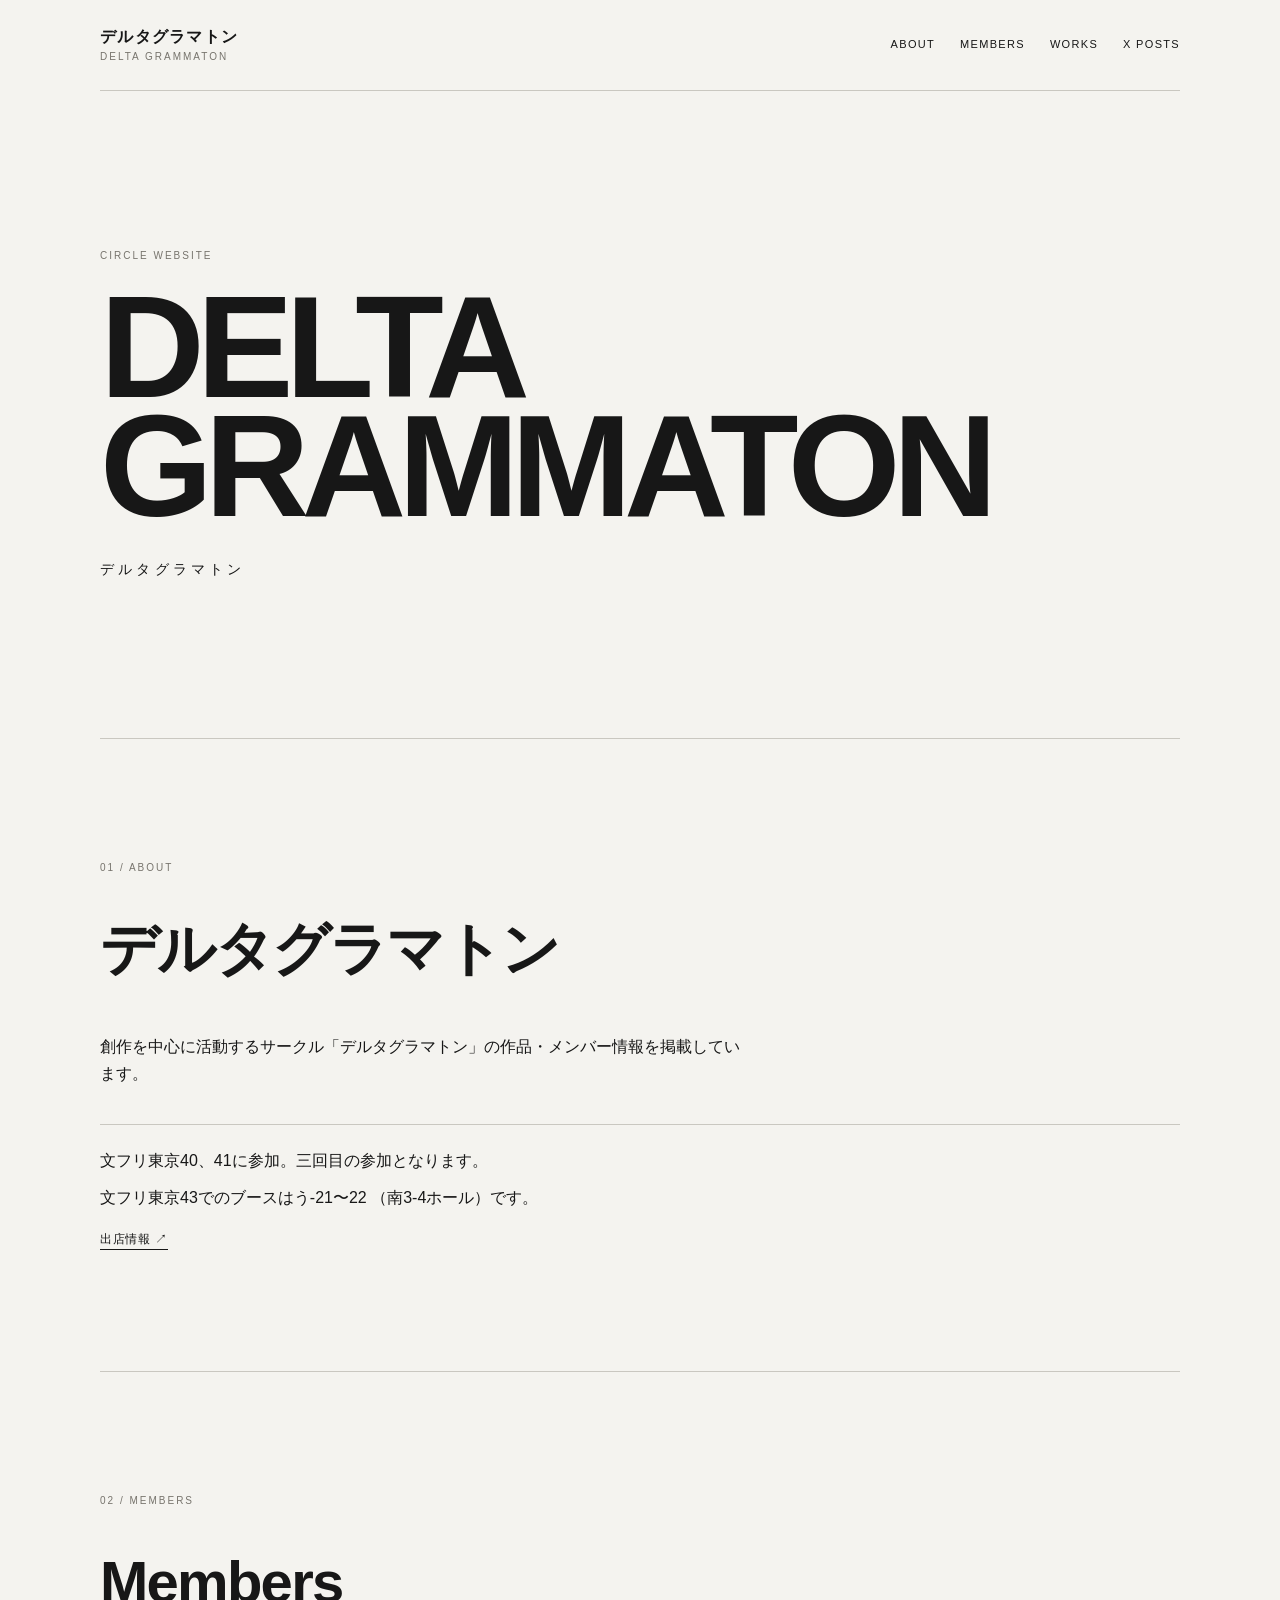
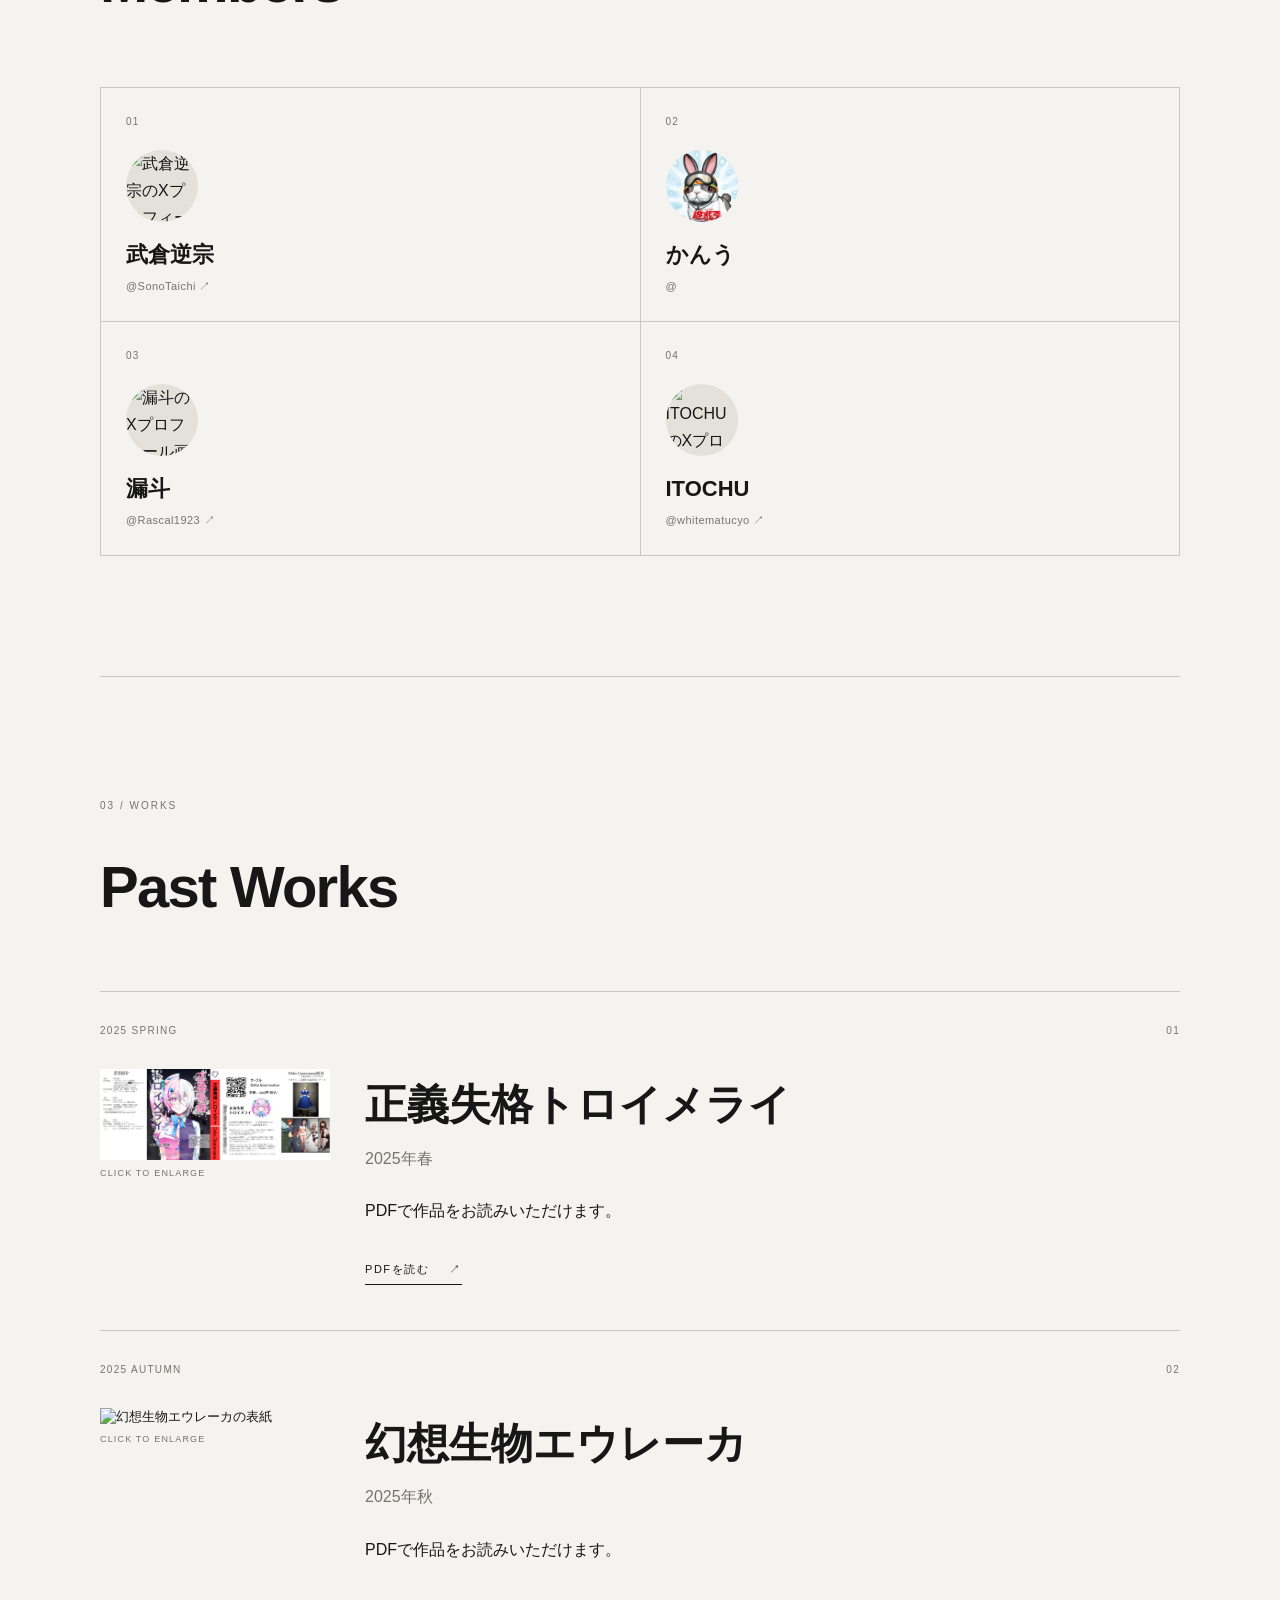
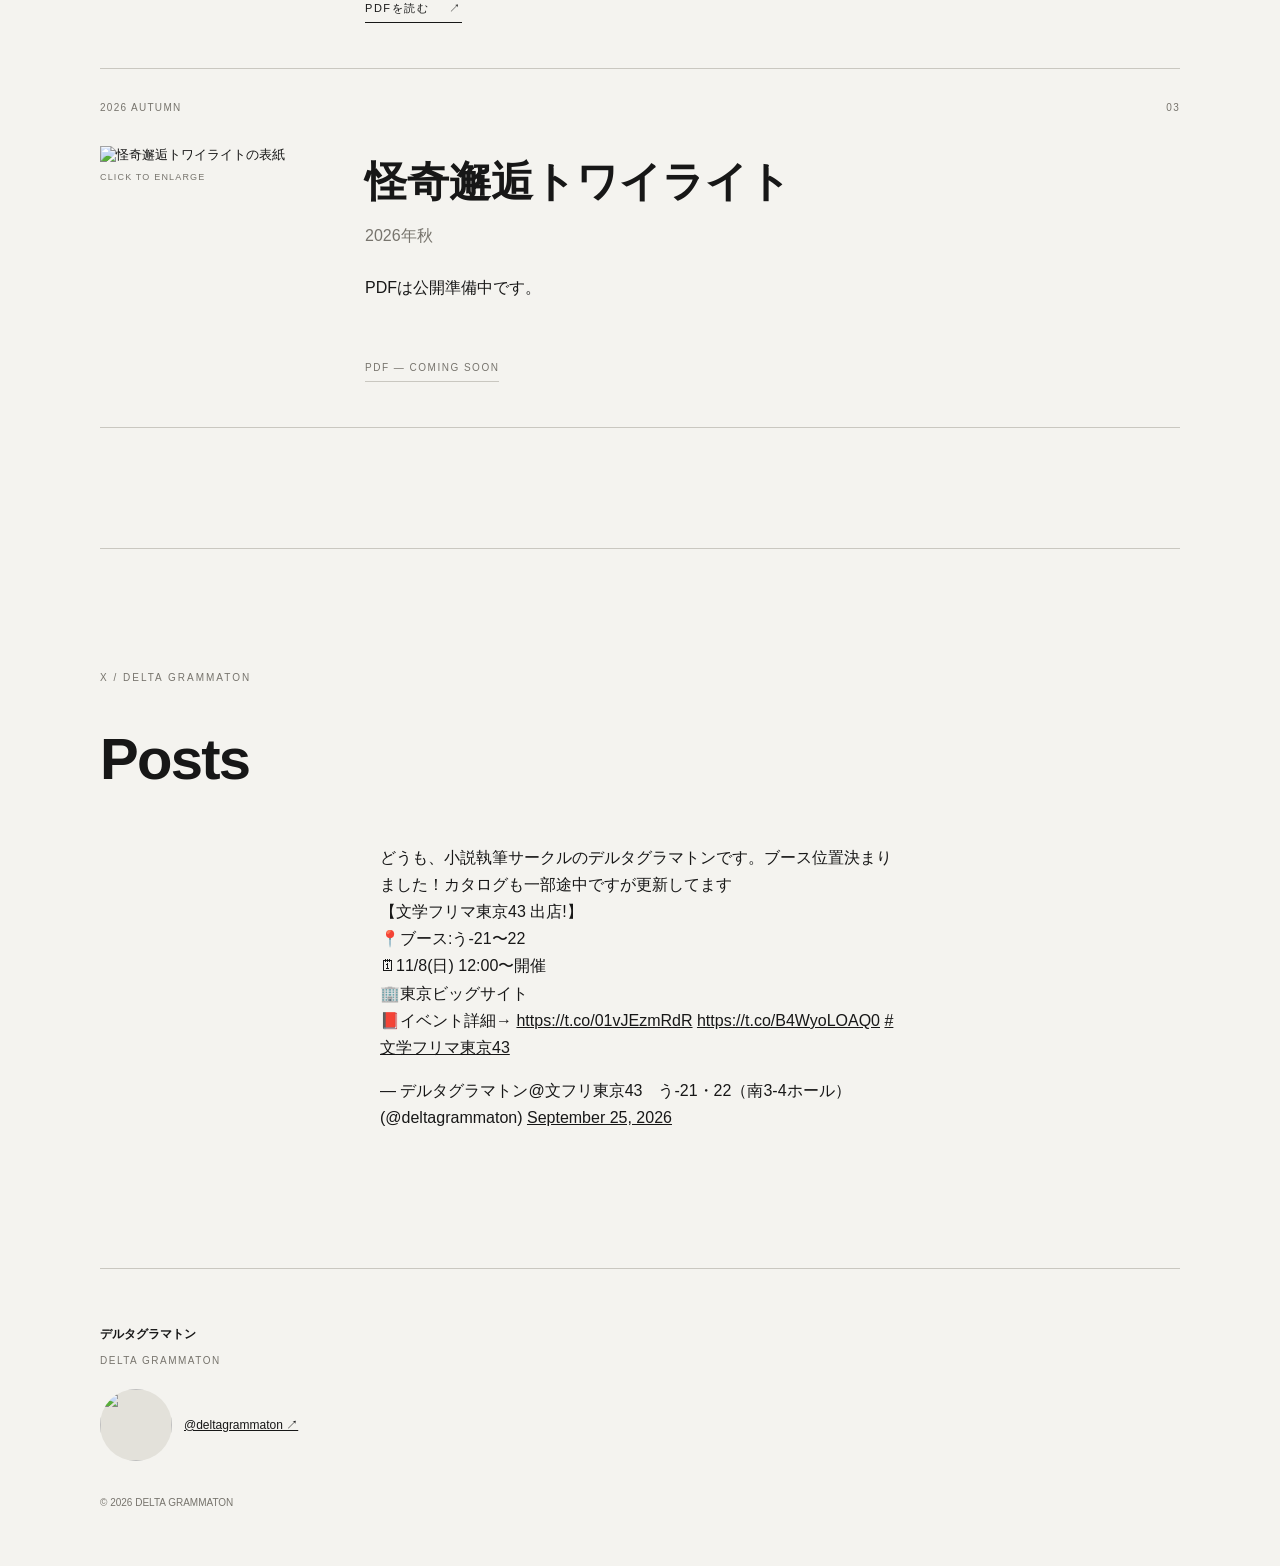
==== index.html @ 98d2b4ba "Add files via upload" ====
<!doctype html><html lang="ja"><head><meta charset="utf-8"><meta name="viewport" content="width=device-width,initial-scale=1"><meta name="description" content="デルタグラマトン / DELTA GRAMMATON 公式サイト"><title>デルタグラマトン | DELTA GRAMMATON</title><link rel="stylesheet" href="style.css"></head><body>
<header class="site-header"><a class="brand" href="#"><span>デルタグラマトン</span><small>DELTA GRAMMATON</small></a><nav><a href="#about">ABOUT</a><a href="#members">MEMBERS</a><a href="#works">WORKS</a><a href="#social">X POSTS</a></nav></header>
<main><section class="hero"><p class="eyebrow">CIRCLE WEBSITE</p><h1>DELTA<br>GRAMMATON</h1><p class="hero-ja">デルタグラマトン</p></section>
<section id="about" class="section"><p class="section-label">01 / ABOUT</p><h2>デルタグラマトン</h2><p class="lead">創作を中心に活動するサークル「デルタグラマトン」の作品・メンバー情報を掲載しています。</p><div class="event-info"><p>文フリ東京40、41に参加。三回目の参加となります。</p><p>文フリ東京43でのブースはう-21〜22 （南3-4ホール）です。</p><a href="https://c.bunfree.net/c/tokyo43/4F/%E3%81%86/21" target="_blank" rel="noopener noreferrer">出店情報 ↗</a></div></section>
<section id="members" class="section"><p class="section-label">02 / MEMBERS</p><h2>Members</h2><div class="member-grid"><a class="member-card" href="https://x.com/SonoTaichi" target="_blank" rel="noopener noreferrer"><span>01</span><img src="https://unavatar.io/x/SonoTaichi" alt="武倉逆宗のXプロフィール画像" loading="lazy"><h3>武倉逆宗</h3><small>@SonoTaichi ↗</small></a><article class="member-card"><span>02</span><img src="images/kan-u.png" alt="かんうのプロフィール画像" loading="lazy"><h3>かんう</h3><small>@</small></article><a class="member-card" href="https://x.com/Rascal1923" target="_blank" rel="noopener noreferrer"><span>03</span><img src="https://unavatar.io/x/Rascal1923" alt="漏斗のXプロフィール画像" loading="lazy"><h3>漏斗</h3><small>@Rascal1923 ↗</small></a><a class="member-card" href="https://x.com/whitematucyo" target="_blank" rel="noopener noreferrer"><span>04</span><img src="https://unavatar.io/x/whitematucyo" alt="ITOCHUのXプロフィール画像" loading="lazy"><h3>ITOCHU</h3><small>@whitematucyo ↗</small></a></div></section>
<section id="works" class="section"><p class="section-label">03 / WORKS</p><h2>Past Works</h2><div class="works">
<article class="work"><div class="work-meta"><span>2025 SPRING</span><span>01</span></div><div class="work-intro"><button class="cover-button" type="button" aria-label="正義失格トロイメライの表紙を拡大"><img class="work-cover" src="images/正義失格トロイメライ_表紙.png" alt="正義失格トロイメライの表紙" loading="lazy"><span>CLICK TO ENLARGE</span></button><div><h3>正義失格トロイメライ</h3><p class="date">2025年春</p><p class="description">PDFで作品をお読みいただけます。</p><a class="download" href="reader.html?book=pdf%2F%E6%AD%A3%E7%BE%A9%E5%A4%B1%E6%A0%BC%E3%83%88%E3%83%AD%E3%82%A4%E3%83%A1%E3%83%A9%E3%82%A4.pdf">PDFを読む <span>↗</span></a></div></div></article>
<article class="work"><div class="work-meta"><span>2025 AUTUMN</span><span>02</span></div><div class="work-intro"><button class="cover-button" type="button" aria-label="幻想生物エウレーカの表紙を拡大"><img class="work-cover" src="images/幻想生物エウレーカ_表紙.png" alt="幻想生物エウレーカの表紙" loading="lazy"><span>CLICK TO ENLARGE</span></button><div><h3>幻想生物エウレーカ</h3><p class="date">2025年秋</p><p class="description">PDFで作品をお読みいただけます。</p><a class="download" href="reader.html?book=pdf%2F%E5%B9%BB%E6%83%B3%E7%94%9F%E7%89%A9%E3%82%A8%E3%82%A6%E3%83%AC%E3%83%BC%E3%82%AB.pdf">PDFを読む <span>↗</span></a></div></div></article>
<article class="work"><div class="work-meta"><span>2026 AUTUMN</span><span>03</span></div><div class="work-intro"><button class="cover-button" type="button" aria-label="怪奇邂逅トワイライトの表紙を拡大"><img class="work-cover" src="images/怪奇邂逅トワイライト_表紙.png" alt="怪奇邂逅トワイライトの表紙" loading="lazy"><span>CLICK TO ENLARGE</span></button><div><h3>怪奇邂逅トワイライト</h3><p class="date">2026年秋</p><p class="description">PDFは公開準備中です。</p><div class="coming">PDF — COMING SOON</div></div></div></article>
</div></section></main>
<section id="social" class="section"><p class="section-label">X / DELTA GRAMMATON</p><h2>Posts</h2><div class="timeline-wrap"><blockquote class="twitter-tweet"><p lang="ja" dir="ltr">どうも、小説執筆サークルのデルタグラマトンです。ブース位置決まりました！カタログも一部途中ですが更新してます<br>【文学フリマ東京43 出店!】<br>📍ブース:う-21〜22<br>🗓11/8(日) 12:00〜開催<br>🏢東京ビッグサイト<br>📕イベント詳細→ <a href="https://t.co/01vJEzmRdR">https://t.co/01vJEzmRdR</a> <a href="https://t.co/B4WyoLOAQ0">https://t.co/B4WyoLOAQ0</a> <a href="https://x.com/hashtag/%E6%96%87%E5%AD%A6%E3%83%95%E3%83%AA%E3%83%9E%E6%9D%B1%E4%BA%AC43?src=hash&amp;ref_src=twsrc%5Etfw">#文学フリマ東京43</a></p>&mdash; デルタグラマトン@文フリ東京43　う-21・22（南3-4ホール） (@deltagrammaton) <a href="https://x.com/deltagrammaton/status/2103487536928862577?ref_src=twsrc%5Etfw">September 25, 2026</a></blockquote></div><script async src="https://platform.x.com/widgets.js" charset="utf-8"></script></section>
<footer class="site-footer"><strong>デルタグラマトン</strong><span>DELTA GRAMMATON</span><a class="footer-x" href="https://x.com/deltagrammaton" target="_blank" rel="noopener noreferrer"><img src="https://unavatar.io/x/deltagrammaton" alt="" loading="lazy">@deltagrammaton ↗</a><small>© 2026 DELTA GRAMMATON</small></footer><dialog class="cover-dialog" aria-label="表紙画像"><button class="dialog-close" type="button" aria-label="閉じる">×</button><img src="images/正義失格トロイメライ_表紙.png" alt="正義失格トロイメライの表紙 拡大表示"></dialog><script>const coverDialog=document.querySelector('.cover-dialog');document.querySelectorAll('.cover-button').forEach(button=>button.addEventListener('click',()=>{const source=button.querySelector('img');const preview=coverDialog.querySelector('img');preview.src=source.src;preview.alt=source.alt+' 拡大表示';coverDialog.showModal()}));document.querySelector('.dialog-close').addEventListener('click',()=>coverDialog.close());coverDialog.addEventListener('click',event=>{if(event.target===coverDialog)coverDialog.close()});</script></body></html>
---- style.css ----
@charset "UTF-8";:root{--bg:#f4f3ef;--text:#171717;--muted:#77746d;--line:#c9c7c0;--max:1080px}*{box-sizing:border-box}html{scroll-behavior:smooth}body{margin:0;background:var(--bg);color:var(--text);font-family:"Helvetica Neue",Arial,"Noto Sans JP",sans-serif;line-height:1.7}a{color:inherit}.site-header{width:min(var(--max),calc(100% - 48px));margin:auto;padding:28px 0;display:flex;justify-content:space-between;align-items:center;border-bottom:1px solid var(--line)}.brand{text-decoration:none;display:grid;line-height:1.1}.brand span{font-weight:800;letter-spacing:.08em}.brand small{margin-top:5px;font-size:10px;letter-spacing:.2em;color:var(--muted)}nav{display:flex;gap:25px}nav a{font-size:11px;letter-spacing:.12em;text-decoration:none}nav a:hover,.x-link:hover,.download:hover{opacity:.55}.hero{width:min(var(--max),calc(100% - 48px));min-height:72vh;margin:auto;display:flex;flex-direction:column;justify-content:center;border-bottom:1px solid var(--line)}.eyebrow,.section-label{font-size:10px;letter-spacing:.2em;color:var(--muted);margin:0 0 24px}.hero h1{font-size:clamp(56px,12vw,145px);line-height:.82;letter-spacing:-.055em;margin:0;font-weight:900}.hero-ja{margin:32px 0 0;font-size:14px;letter-spacing:.3em}.section{width:min(var(--max),calc(100% - 48px));margin:auto;padding:120px 0;border-bottom:1px solid var(--line)}.section h2{font-size:clamp(32px,5vw,58px);letter-spacing:-.03em;margin:0 0 35px}.lead{max-width:650px;font-size:16px}.member-grid{display:grid;grid-template-columns:repeat(2,1fr);border-top:1px solid var(--line);border-left:1px solid var(--line);margin-top:55px}.member-grid article{min-height:180px;padding:25px;border-right:1px solid var(--line);border-bottom:1px solid var(--line);display:flex;flex-direction:column;justify-content:space-between}.member-grid span{font-size:10px;color:var(--muted);letter-spacing:.12em}.member-grid h3{margin:35px 0 0;font-size:25px}.x-link{display:inline-block;margin-top:30px;font-size:12px;letter-spacing:.08em;text-decoration:none;border-bottom:1px solid var(--text)}.works{margin-top:55px}.work{border-top:1px solid var(--line);padding:30px 0 45px}.work:last-child{border-bottom:1px solid var(--line)}.work-meta{display:flex;justify-content:space-between;color:var(--muted);font-size:10px;letter-spacing:.13em}.work h3{font-size:clamp(25px,4vw,42px);margin:35px 0 4px}.date{color:var(--muted);margin:0}.description{max-width:650px;margin:25px 0 30px}.included{border-top:1px solid var(--line);margin-top:35px}.included-label{font-size:10px;letter-spacing:.16em;color:var(--muted);padding:20px 0}.included-row{display:flex;justify-content:space-between;align-items:end;gap:30px}.included h4{font-size:21px;margin:0}.included p{margin:4px 0 0;color:var(--muted);font-size:11px}.download{display:inline-flex;gap:20px;align-items:center;font-size:11px;letter-spacing:.14em;text-decoration:none;border-bottom:1px solid var(--text);padding-bottom:5px;white-space:nowrap}.coming{display:inline-block;margin-top:28px;color:var(--muted);font-size:10px;letter-spacing:.15em;border-bottom:1px solid var(--line);padding-bottom:5px}.site-footer{width:min(var(--max),calc(100% - 48px));margin:auto;padding:55px 0;display:grid;gap:8px;font-size:12px}.site-footer span{color:var(--muted);letter-spacing:.15em;font-size:10px}.site-footer a{margin-top:12px}.site-footer small{color:var(--muted);margin-top:25px}@media(max-width:650px){.site-header{width:calc(100% - 32px);padding:20px 0;align-items:flex-start}.site-header nav{gap:12px;flex-wrap:wrap;justify-content:flex-end}.hero,.section,.site-footer{width:calc(100% - 32px)}.hero{min-height:68vh}.member-grid{grid-template-columns:1fr}.section{padding:85px 0}.included-row{display:grid;gap:22px}.download{justify-self:start}}
.member-card{min-height:230px;padding:25px;border-right:1px solid var(--line);border-bottom:1px solid var(--line);display:flex;flex-direction:column;align-items:flex-start;text-decoration:none;transition:background .2s ease}.member-card:hover{background:#eae9e4}.member-card>span{font-size:10px;color:var(--muted);letter-spacing:.12em}.member-card img{width:72px;height:72px;margin-top:20px;border-radius:50%;object-fit:cover;background:#e3e1da}.member-card h3{margin:14px 0 0;font-size:22px}.member-card small{margin-top:4px;color:var(--muted);font-size:11px;letter-spacing:.04em}.work-intro{display:grid;grid-template-columns:minmax(150px,230px) 1fr;gap:35px;align-items:start;margin-top:30px}.work-cover{width:100%;height:auto;display:block}.work-intro h3{margin:0 0 4px}.work-intro .description{margin:25px 0 30px}@media(max-width:650px){.work-intro{grid-template-columns:minmax(100px,34%) 1fr;gap:18px}.member-card{min-height:210px}}
.circle-x-link{display:inline-flex;align-items:center;gap:12px;text-decoration:none;font-size:13px}.circle-x-link img,.footer-x img{width:42px;height:42px;border-radius:50%;object-fit:cover;background:#e3e1da}.timeline-wrap{max-width:600px;margin:35px auto 0}.footer-x{display:flex;align-items:center;gap:12px}.footer-x img{width:36px;height:36px}.cover-button{position:relative;align-self:start;padding:0;border:0;background:none;color:inherit;cursor:zoom-in;text-align:left}.cover-button .work-cover{width:100%}.cover-button>span{display:block;margin-top:8px;color:var(--muted);font-size:9px;letter-spacing:.13em}.cover-button:hover .work-cover{opacity:.78}.cover-dialog{position:fixed;max-width:min(92vw,900px);max-height:92vh;padding:20px;border:0;background:var(--bg);box-shadow:0 20px 80px #0006}.cover-dialog::backdrop{background:#111c}.cover-dialog img{display:block;max-width:calc(92vw - 40px);max-height:calc(92vh - 40px);width:auto;height:auto}.dialog-close{position:absolute;top:4px;right:6px;width:36px;height:36px;border:0;border-radius:50%;background:var(--text);color:white;font-size:25px;line-height:1;cursor:pointer}.cover-dialog[open]{cursor:zoom-out}@media(max-width:650px){.timeline-wrap{margin-top:25px}.cover-dialog{padding:14px}.cover-dialog img{max-width:calc(92vw - 28px);max-height:calc(92vh - 28px)}}
.event-info{margin-top:36px;padding-top:22px;border-top:1px solid var(--line)}.event-info p{margin:0 0 10px}.event-info a{display:inline-block;margin-top:8px;font-size:12px;letter-spacing:.06em;text-decoration:none;border-bottom:1px solid var(--text)}
.footer-x img{width:72px;height:72px}
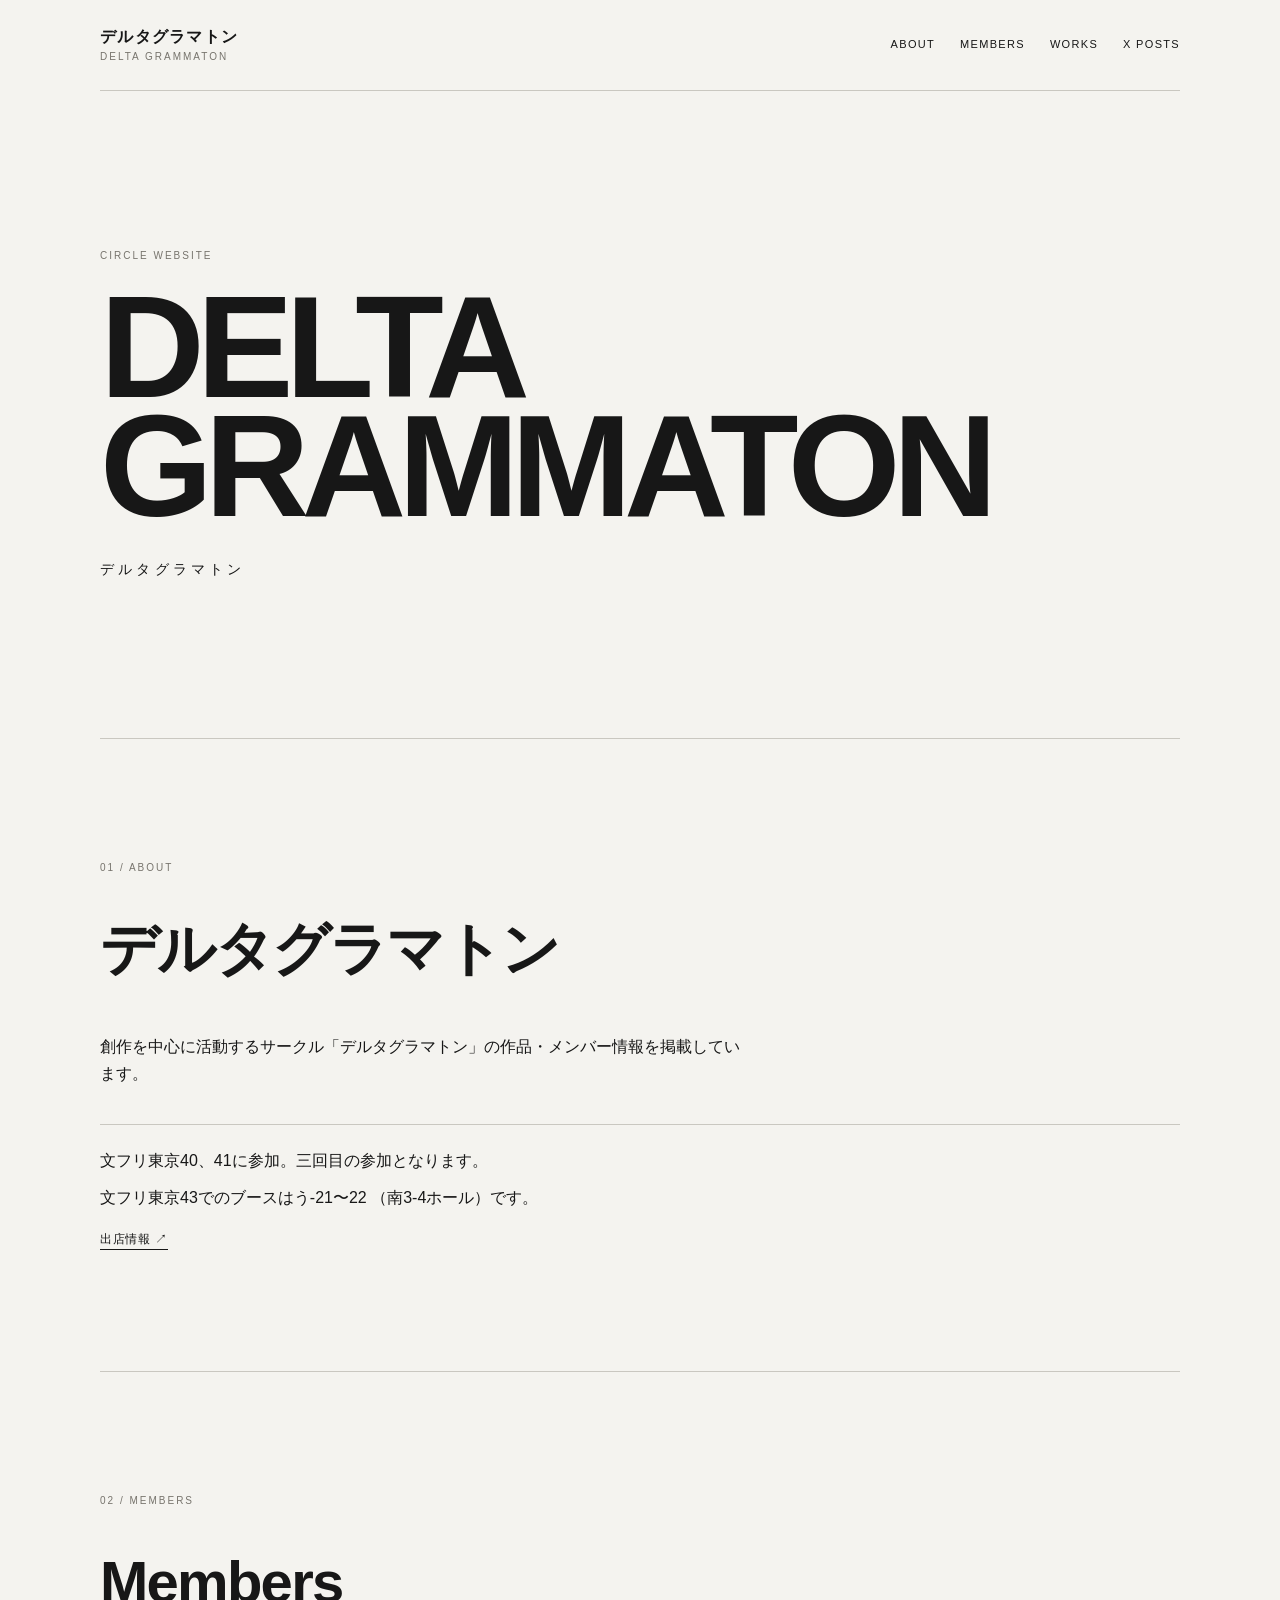
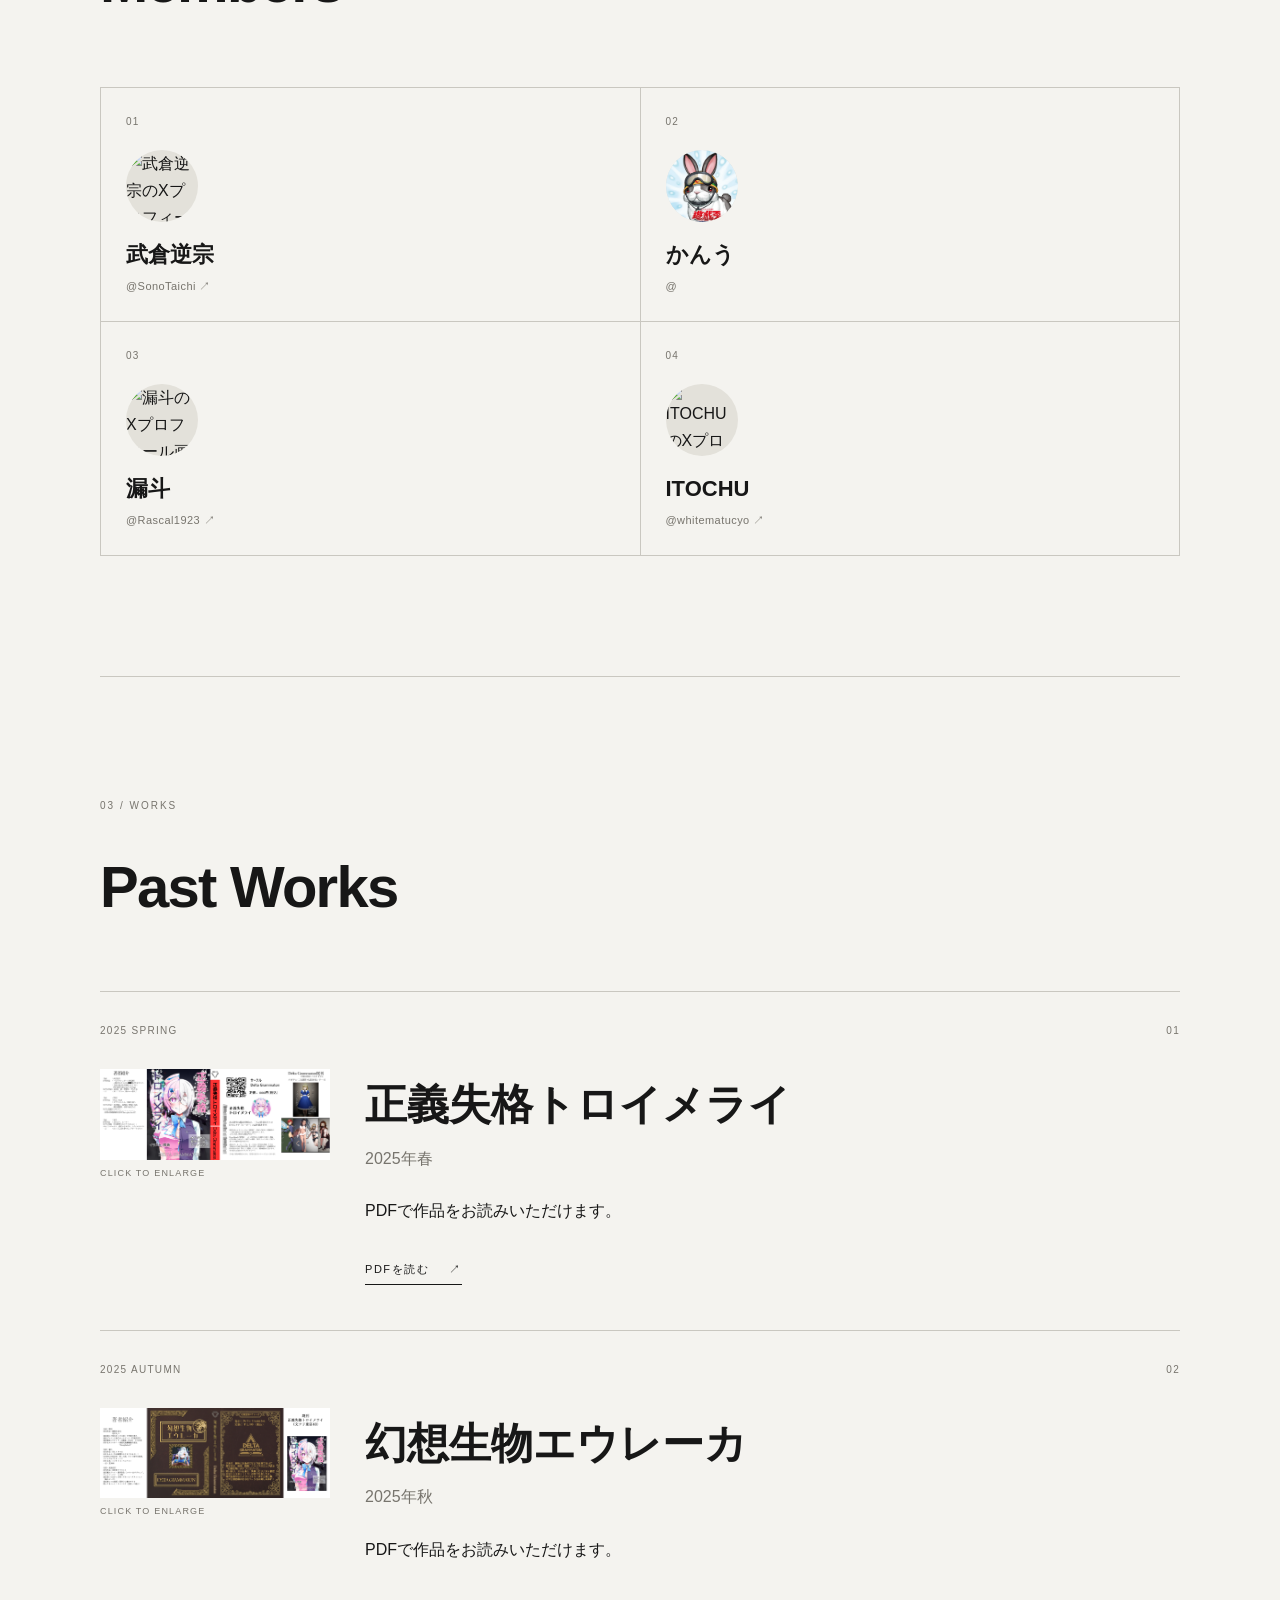
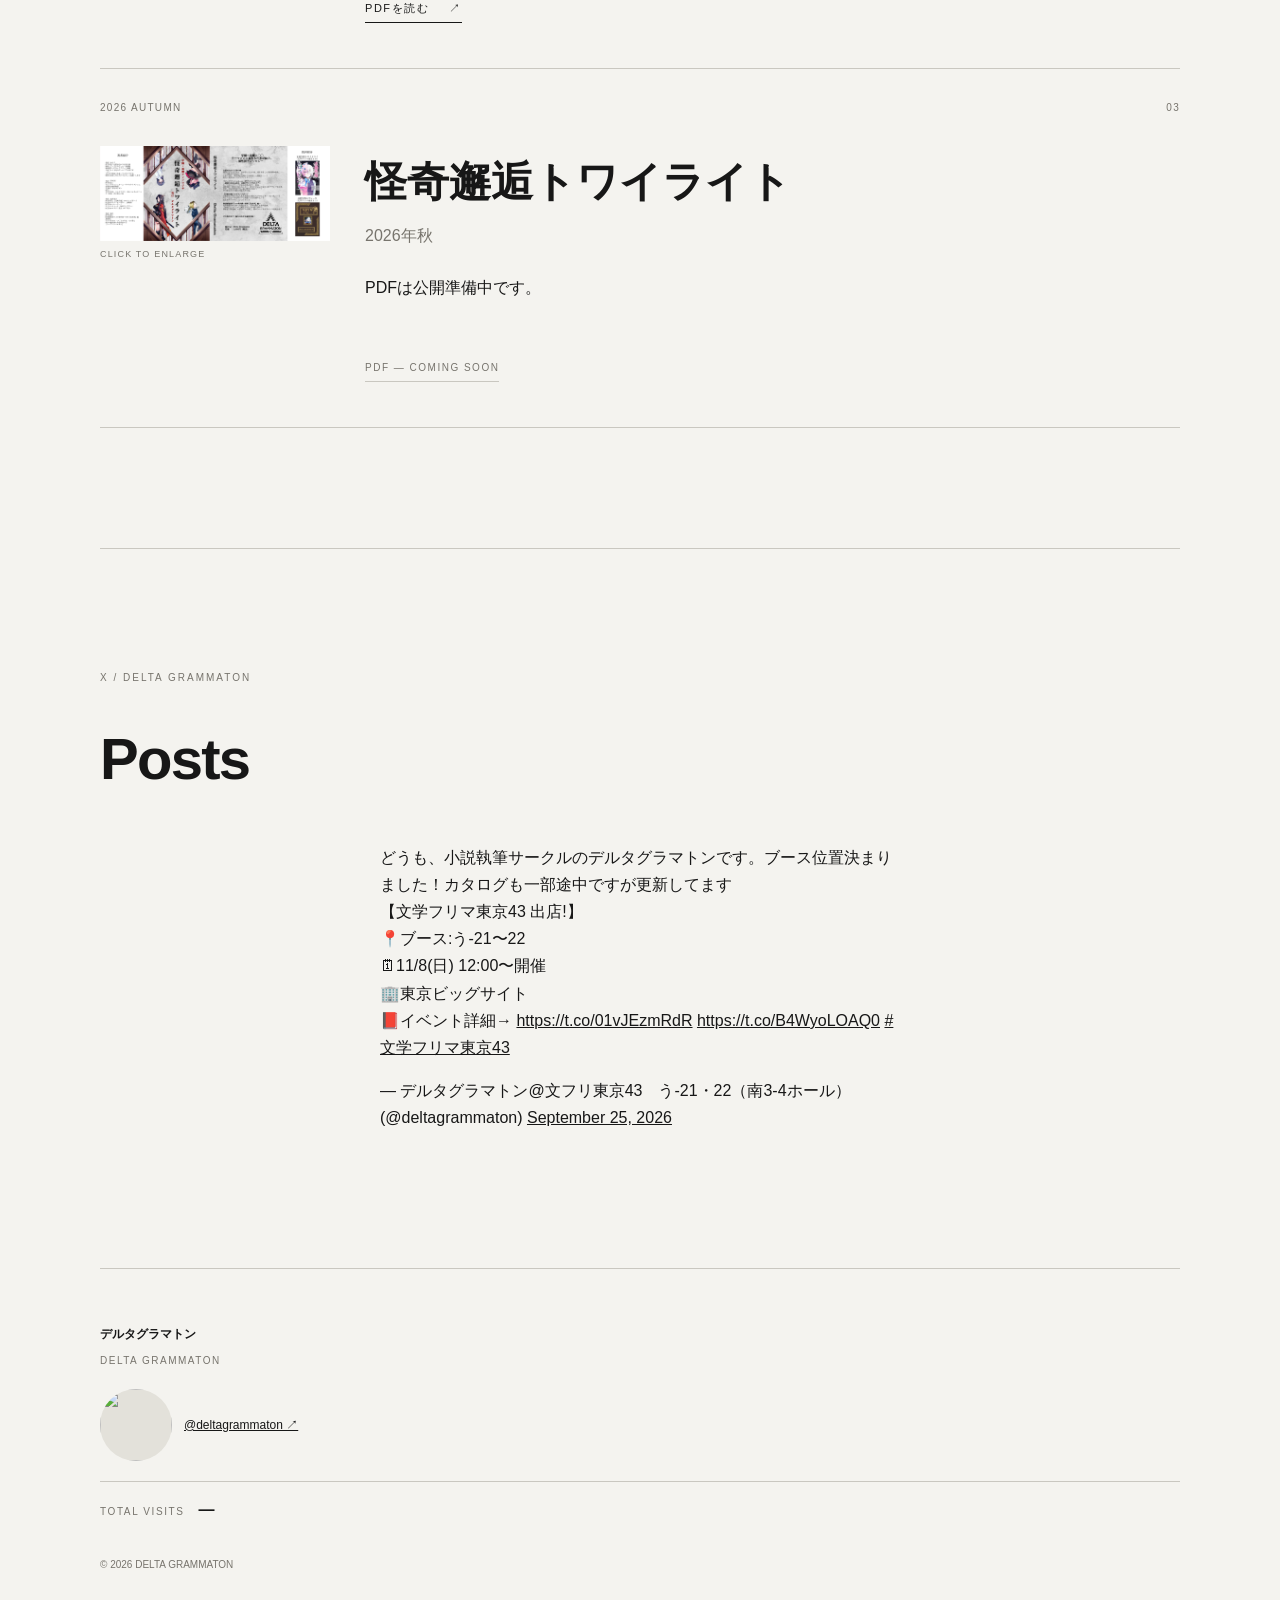
==== commit a4c6bb6c: "Add files via upload" ====
--- a/index.html
+++ b/index.html
@@ -9,4 +9,4 @@
 <article class="work"><div class="work-meta"><span>2026 AUTUMN</span><span>03</span></div><div class="work-intro"><button class="cover-button" type="button" aria-label="怪奇邂逅トワイライトの表紙を拡大"><img class="work-cover" src="images/怪奇邂逅トワイライト_表紙.png" alt="怪奇邂逅トワイライトの表紙" loading="lazy"><span>CLICK TO ENLARGE</span></button><div><h3>怪奇邂逅トワイライト</h3><p class="date">2026年秋</p><p class="description">PDFは公開準備中です。</p><div class="coming">PDF — COMING SOON</div></div></div></article>
 </div></section></main>
 <section id="social" class="section"><p class="section-label">X / DELTA GRAMMATON</p><h2>Posts</h2><div class="timeline-wrap"><blockquote class="twitter-tweet"><p lang="ja" dir="ltr">どうも、小説執筆サークルのデルタグラマトンです。ブース位置決まりました！カタログも一部途中ですが更新してます<br>【文学フリマ東京43 出店!】<br>📍ブース:う-21〜22<br>🗓11/8(日) 12:00〜開催<br>🏢東京ビッグサイト<br>📕イベント詳細→ <a href="https://t.co/01vJEzmRdR">https://t.co/01vJEzmRdR</a> <a href="https://t.co/B4WyoLOAQ0">https://t.co/B4WyoLOAQ0</a> <a href="https://x.com/hashtag/%E6%96%87%E5%AD%A6%E3%83%95%E3%83%AA%E3%83%9E%E6%9D%B1%E4%BA%AC43?src=hash&amp;ref_src=twsrc%5Etfw">#文学フリマ東京43</a></p>&mdash; デルタグラマトン@文フリ東京43　う-21・22（南3-4ホール） (@deltagrammaton) <a href="https://x.com/deltagrammaton/status/2103487536928862577?ref_src=twsrc%5Etfw">September 25, 2026</a></blockquote></div><script async src="https://platform.x.com/widgets.js" charset="utf-8"></script></section>
-<footer class="site-footer"><strong>デルタグラマトン</strong><span>DELTA GRAMMATON</span><a class="footer-x" href="https://x.com/deltagrammaton" target="_blank" rel="noopener noreferrer"><img src="https://unavatar.io/x/deltagrammaton" alt="" loading="lazy">@deltagrammaton ↗</a><small>© 2026 DELTA GRAMMATON</small></footer><dialog class="cover-dialog" aria-label="表紙画像"><button class="dialog-close" type="button" aria-label="閉じる">×</button><img src="images/正義失格トロイメライ_表紙.png" alt="正義失格トロイメライの表紙 拡大表示"></dialog><script>const coverDialog=document.querySelector('.cover-dialog');document.querySelectorAll('.cover-button').forEach(button=>button.addEventListener('click',()=>{const source=button.querySelector('img');const preview=coverDialog.querySelector('img');preview.src=source.src;preview.alt=source.alt+' 拡大表示';coverDialog.showModal()}));document.querySelector('.dialog-close').addEventListener('click',()=>coverDialog.close());coverDialog.addEventListener('click',event=>{if(event.target===coverDialog)coverDialog.close()});</script></body></html>
+<footer class="site-footer"><strong>デルタグラマトン</strong><span>DELTA GRAMMATON</span><a class="footer-x" href="https://x.com/deltagrammaton" target="_blank" rel="noopener noreferrer"><img src="https://unavatar.io/x/deltagrammaton" alt="" loading="lazy">@deltagrammaton ↗</a><p class="site-counter">TOTAL VISITS <strong id="site-counter-value" aria-live="polite">—</strong></p><small>© 2026 DELTA GRAMMATON</small></footer><dialog class="cover-dialog" aria-label="表紙画像"><button class="dialog-close" type="button" aria-label="閉じる">×</button><img src="images/正義失格トロイメライ_表紙.png" alt="正義失格トロイメライの表紙 拡大表示"></dialog><script>const coverDialog=document.querySelector('.cover-dialog');document.querySelectorAll('.cover-button').forEach(button=>button.addEventListener('click',()=>{const source=button.querySelector('img');const preview=coverDialog.querySelector('img');preview.src=source.src;preview.alt=source.alt+' 拡大表示';coverDialog.showModal()}));document.querySelector('.dialog-close').addEventListener('click',()=>coverDialog.close());coverDialog.addEventListener('click',event=>{if(event.target===coverDialog)coverDialog.close()});</script><script data-goatcounter="https://deltagrammaton.goatcounter.com/count" async src="https://gc.zgo.at/count.js"></script><script>fetch('https://deltagrammaton.goatcounter.com/counter/TOTAL.json').then(response=>{if(!response.ok)throw new Error('Counter unavailable');return response.json()}).then(data=>{document.querySelector('#site-counter-value').textContent=data.count}).catch(()=>{document.querySelector('.site-counter').hidden=true});</script></body></html>
--- a/style.css
+++ b/style.css
@@ -3,3 +3,4 @@
 .circle-x-link{display:inline-flex;align-items:center;gap:12px;text-decoration:none;font-size:13px}.circle-x-link img,.footer-x img{width:42px;height:42px;border-radius:50%;object-fit:cover;background:#e3e1da}.timeline-wrap{max-width:600px;margin:35px auto 0}.footer-x{display:flex;align-items:center;gap:12px}.footer-x img{width:36px;height:36px}.cover-button{position:relative;align-self:start;padding:0;border:0;background:none;color:inherit;cursor:zoom-in;text-align:left}.cover-button .work-cover{width:100%}.cover-button>span{display:block;margin-top:8px;color:var(--muted);font-size:9px;letter-spacing:.13em}.cover-button:hover .work-cover{opacity:.78}.cover-dialog{position:fixed;max-width:min(92vw,900px);max-height:92vh;padding:20px;border:0;background:var(--bg);box-shadow:0 20px 80px #0006}.cover-dialog::backdrop{background:#111c}.cover-dialog img{display:block;max-width:calc(92vw - 40px);max-height:calc(92vh - 40px);width:auto;height:auto}.dialog-close{position:absolute;top:4px;right:6px;width:36px;height:36px;border:0;border-radius:50%;background:var(--text);color:white;font-size:25px;line-height:1;cursor:pointer}.cover-dialog[open]{cursor:zoom-out}@media(max-width:650px){.timeline-wrap{margin-top:25px}.cover-dialog{padding:14px}.cover-dialog img{max-width:calc(92vw - 28px);max-height:calc(92vh - 28px)}}
 .event-info{margin-top:36px;padding-top:22px;border-top:1px solid var(--line)}.event-info p{margin:0 0 10px}.event-info a{display:inline-block;margin-top:8px;font-size:12px;letter-spacing:.06em;text-decoration:none;border-bottom:1px solid var(--text)}
 .footer-x img{width:72px;height:72px}
+.site-counter{display:flex;align-items:baseline;gap:14px;margin:12px 0 0;padding-top:14px;border-top:1px solid var(--line);color:var(--muted);font-size:10px;letter-spacing:.16em}.site-counter strong{color:var(--text);font-size:16px;font-weight:600;letter-spacing:.04em;font-variant-numeric:tabular-nums}
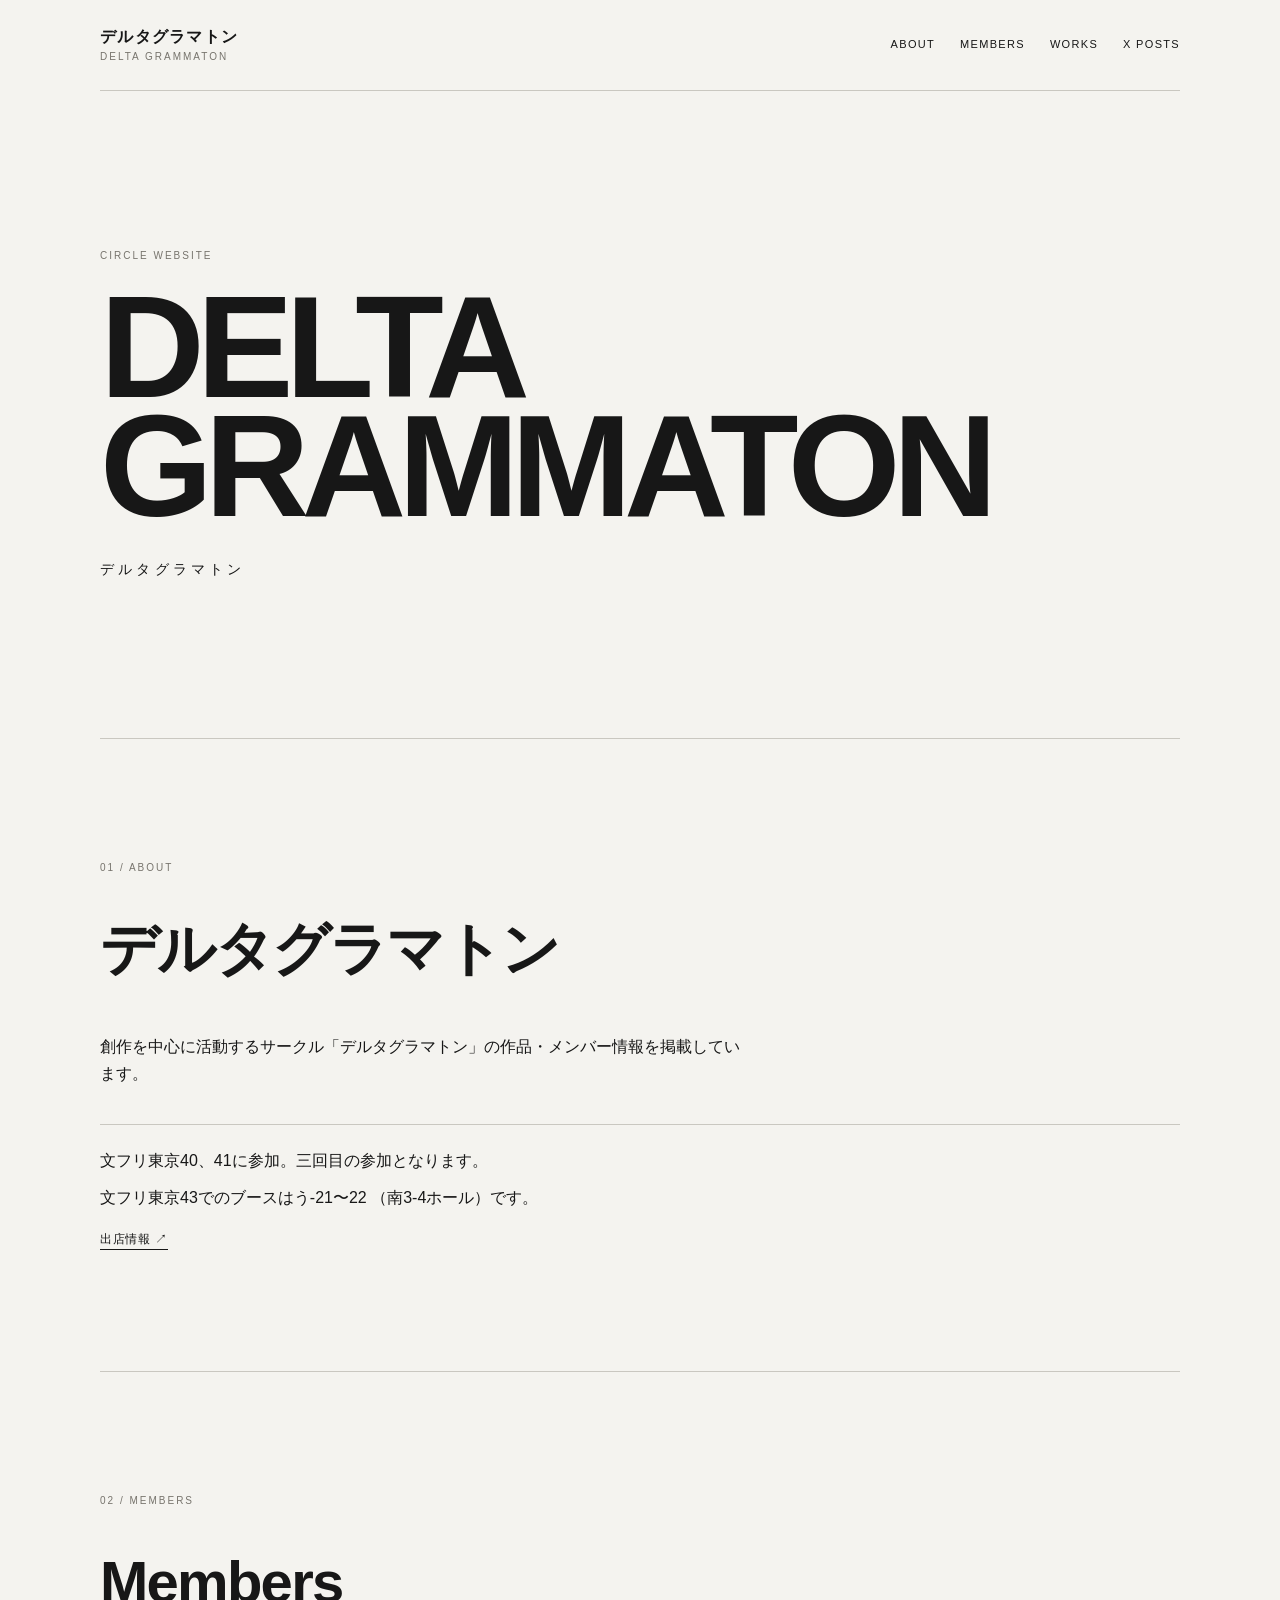
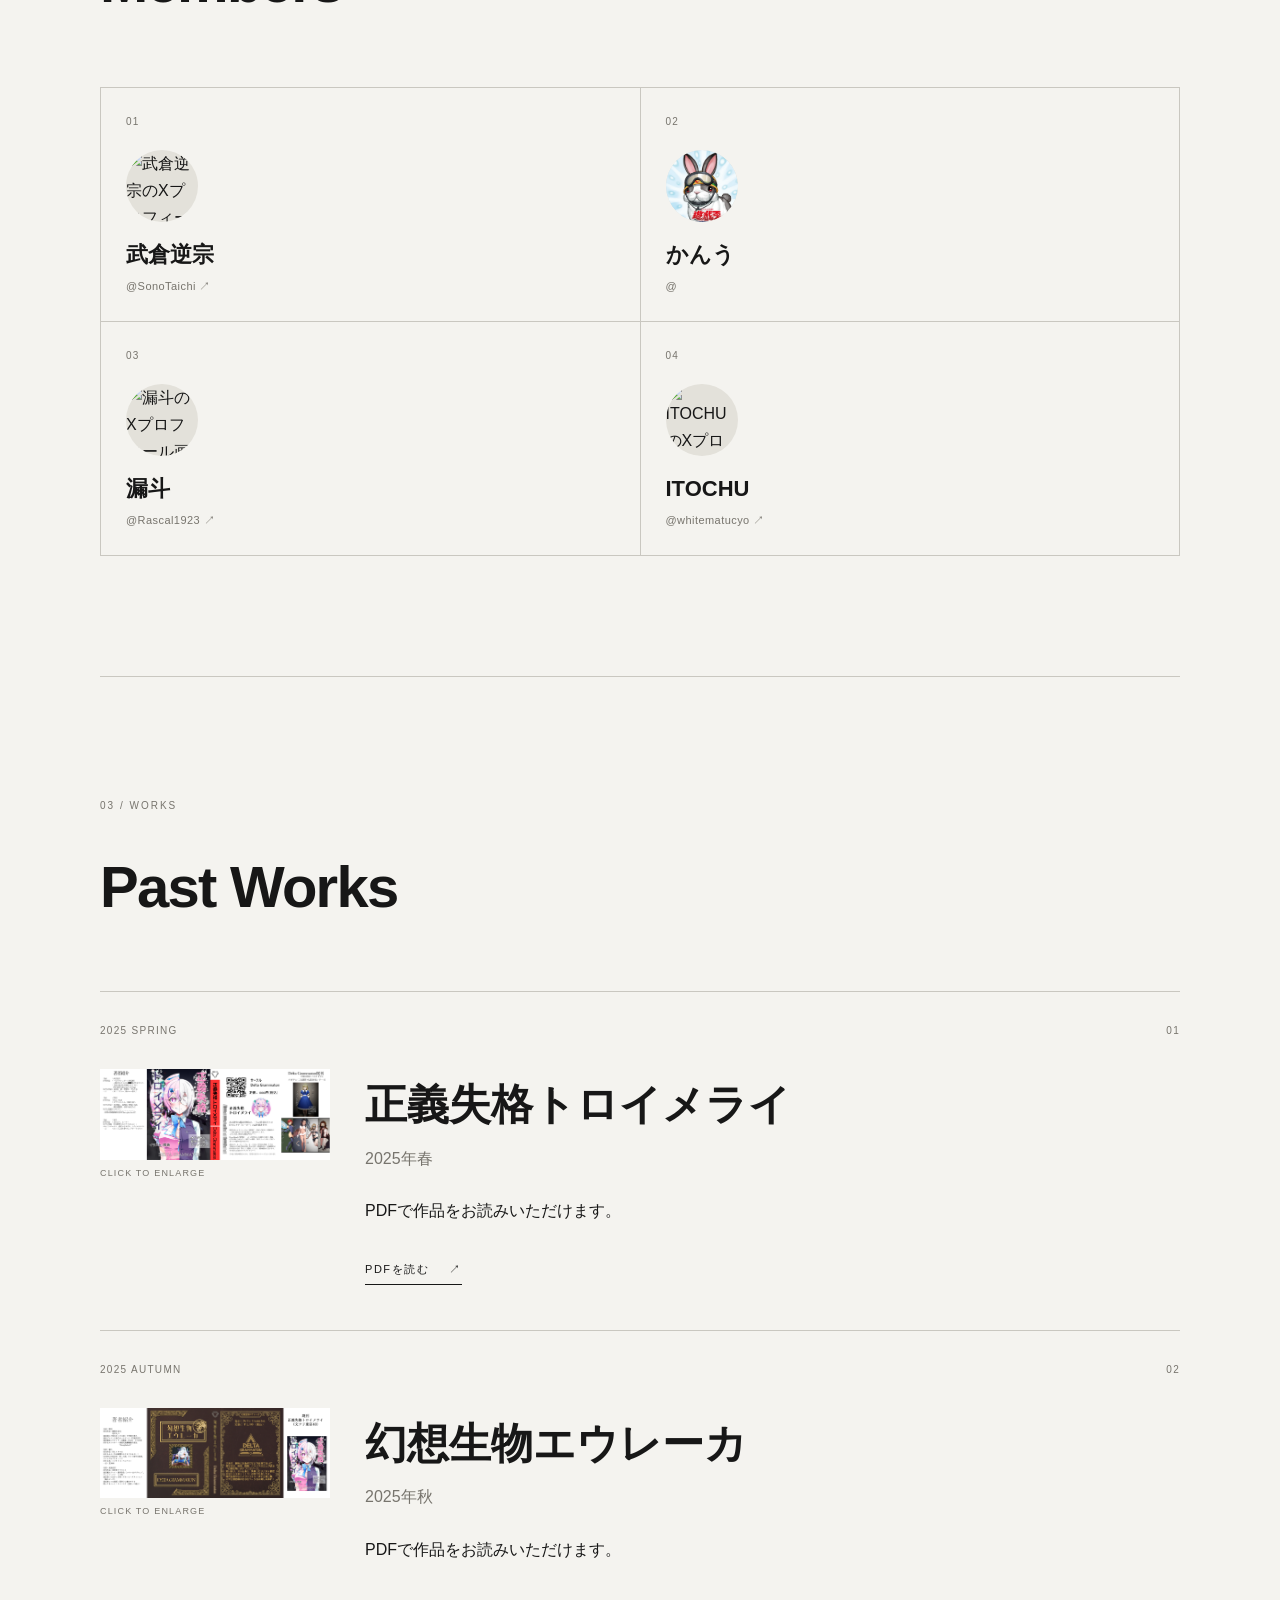
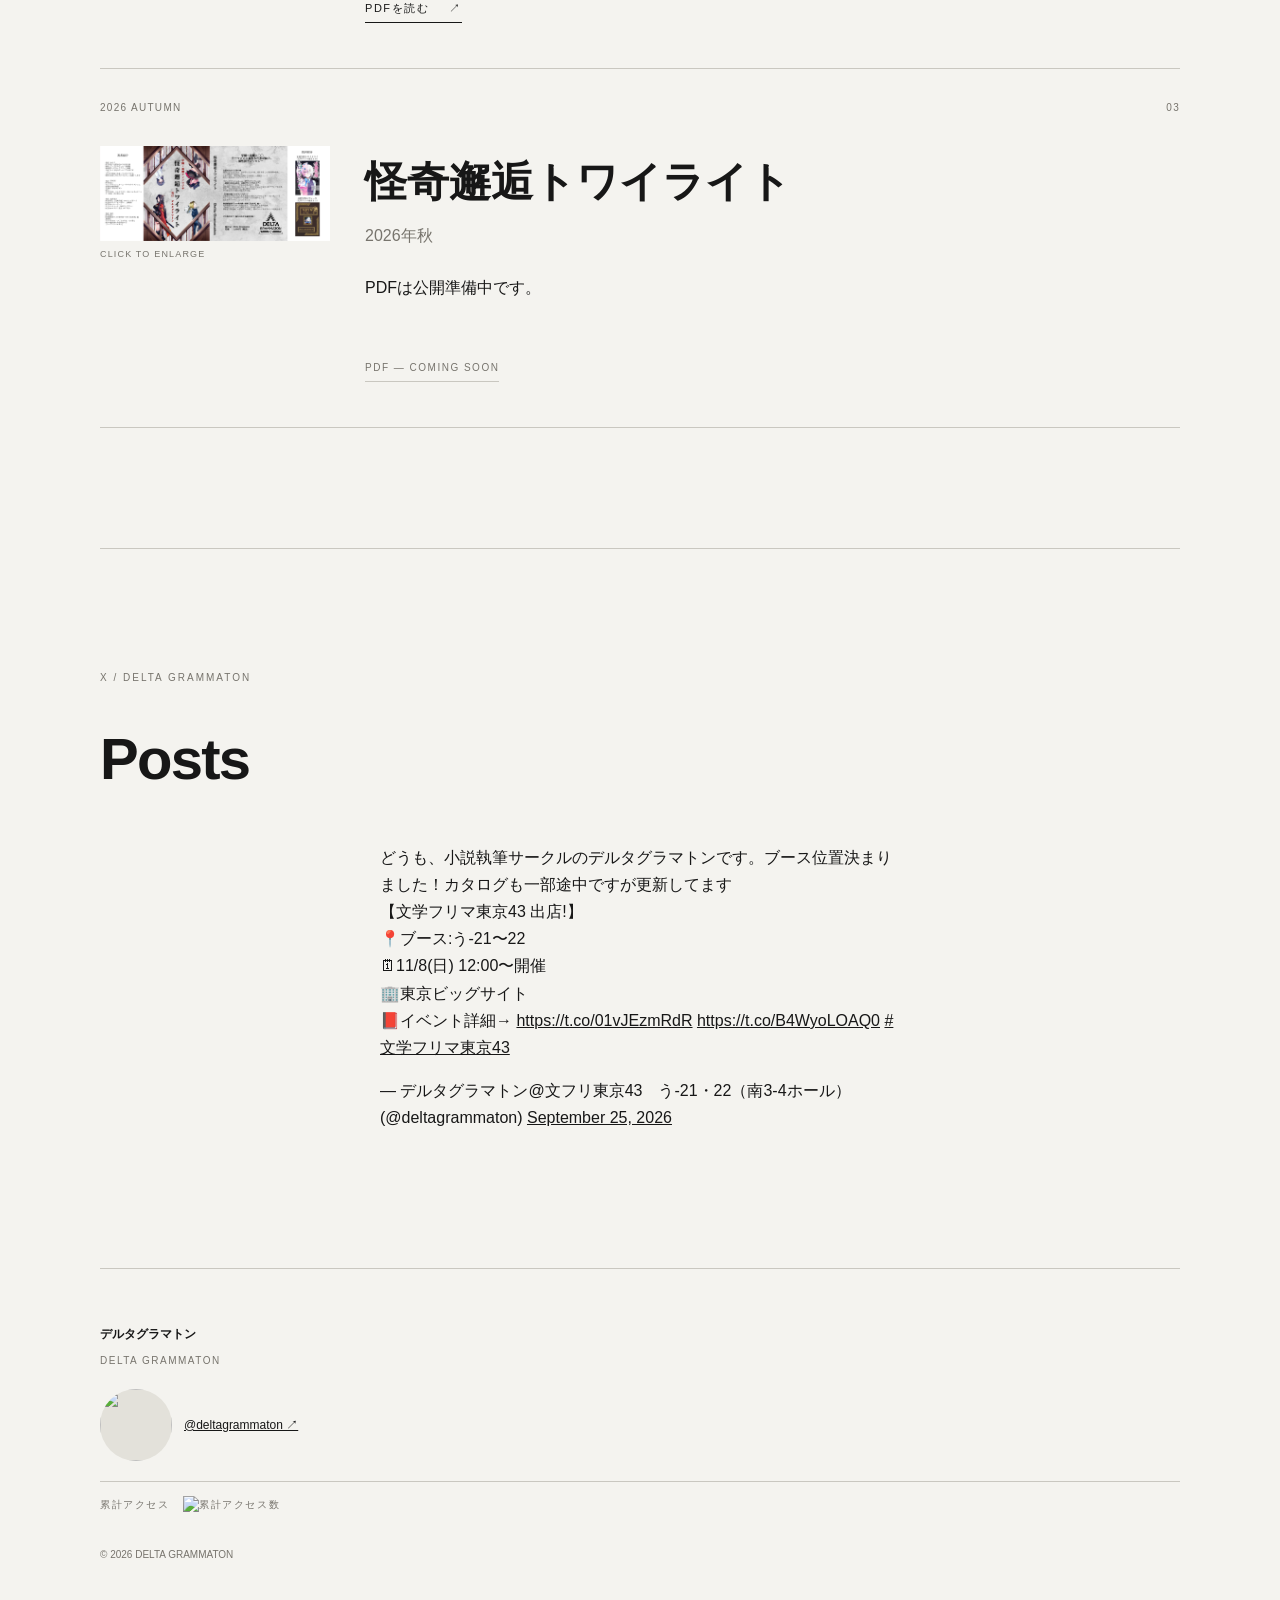
==== commit 2212da10: "Add files via upload" ====
--- a/index.html
+++ b/index.html
@@ -9,4 +9,4 @@
 <article class="work"><div class="work-meta"><span>2026 AUTUMN</span><span>03</span></div><div class="work-intro"><button class="cover-button" type="button" aria-label="怪奇邂逅トワイライトの表紙を拡大"><img class="work-cover" src="images/怪奇邂逅トワイライト_表紙.png" alt="怪奇邂逅トワイライトの表紙" loading="lazy"><span>CLICK TO ENLARGE</span></button><div><h3>怪奇邂逅トワイライト</h3><p class="date">2026年秋</p><p class="description">PDFは公開準備中です。</p><div class="coming">PDF — COMING SOON</div></div></div></article>
 </div></section></main>
 <section id="social" class="section"><p class="section-label">X / DELTA GRAMMATON</p><h2>Posts</h2><div class="timeline-wrap"><blockquote class="twitter-tweet"><p lang="ja" dir="ltr">どうも、小説執筆サークルのデルタグラマトンです。ブース位置決まりました！カタログも一部途中ですが更新してます<br>【文学フリマ東京43 出店!】<br>📍ブース:う-21〜22<br>🗓11/8(日) 12:00〜開催<br>🏢東京ビッグサイト<br>📕イベント詳細→ <a href="https://t.co/01vJEzmRdR">https://t.co/01vJEzmRdR</a> <a href="https://t.co/B4WyoLOAQ0">https://t.co/B4WyoLOAQ0</a> <a href="https://x.com/hashtag/%E6%96%87%E5%AD%A6%E3%83%95%E3%83%AA%E3%83%9E%E6%9D%B1%E4%BA%AC43?src=hash&amp;ref_src=twsrc%5Etfw">#文学フリマ東京43</a></p>&mdash; デルタグラマトン@文フリ東京43　う-21・22（南3-4ホール） (@deltagrammaton) <a href="https://x.com/deltagrammaton/status/2103487536928862577?ref_src=twsrc%5Etfw">September 25, 2026</a></blockquote></div><script async src="https://platform.x.com/widgets.js" charset="utf-8"></script></section>
-<footer class="site-footer"><strong>デルタグラマトン</strong><span>DELTA GRAMMATON</span><a class="footer-x" href="https://x.com/deltagrammaton" target="_blank" rel="noopener noreferrer"><img src="https://unavatar.io/x/deltagrammaton" alt="" loading="lazy">@deltagrammaton ↗</a><p class="site-counter">TOTAL VISITS <strong id="site-counter-value" aria-live="polite">—</strong></p><small>© 2026 DELTA GRAMMATON</small></footer><dialog class="cover-dialog" aria-label="表紙画像"><button class="dialog-close" type="button" aria-label="閉じる">×</button><img src="images/正義失格トロイメライ_表紙.png" alt="正義失格トロイメライの表紙 拡大表示"></dialog><script>const coverDialog=document.querySelector('.cover-dialog');document.querySelectorAll('.cover-button').forEach(button=>button.addEventListener('click',()=>{const source=button.querySelector('img');const preview=coverDialog.querySelector('img');preview.src=source.src;preview.alt=source.alt+' 拡大表示';coverDialog.showModal()}));document.querySelector('.dialog-close').addEventListener('click',()=>coverDialog.close());coverDialog.addEventListener('click',event=>{if(event.target===coverDialog)coverDialog.close()});</script><script data-goatcounter="https://deltagrammaton.goatcounter.com/count" async src="https://gc.zgo.at/count.js"></script><script>fetch('https://deltagrammaton.goatcounter.com/counter/TOTAL.json').then(response=>{if(!response.ok)throw new Error('Counter unavailable');return response.json()}).then(data=>{document.querySelector('#site-counter-value').textContent=data.count}).catch(()=>{document.querySelector('.site-counter').hidden=true});</script></body></html>
+<footer class="site-footer"><strong>デルタグラマトン</strong><span>DELTA GRAMMATON</span><a class="footer-x" href="https://x.com/deltagrammaton" target="_blank" rel="noopener noreferrer"><img src="https://unavatar.io/x/deltagrammaton" alt="" loading="lazy">@deltagrammaton ↗</a><div class="site-counter"><span>累計アクセス</span><img src="https://deltagrammaton.goatcounter.com/counter/TOTAL.svg" alt="累計アクセス数" loading="lazy"></div><small>© 2026 DELTA GRAMMATON</small></footer><dialog class="cover-dialog" aria-label="表紙画像"><button class="dialog-close" type="button" aria-label="閉じる">×</button><img src="images/正義失格トロイメライ_表紙.png" alt="正義失格トロイメライの表紙 拡大表示"></dialog><script>const coverDialog=document.querySelector('.cover-dialog');document.querySelectorAll('.cover-button').forEach(button=>button.addEventListener('click',()=>{const source=button.querySelector('img');const preview=coverDialog.querySelector('img');preview.src=source.src;preview.alt=source.alt+' 拡大表示';coverDialog.showModal()}));document.querySelector('.dialog-close').addEventListener('click',()=>coverDialog.close());coverDialog.addEventListener('click',event=>{if(event.target===coverDialog)coverDialog.close()});</script><script data-goatcounter="https://deltagrammaton.goatcounter.com/count" async src="https://gc.zgo.at/count.js"></script></body></html>
--- a/style.css
+++ b/style.css
@@ -4,3 +4,4 @@
 .event-info{margin-top:36px;padding-top:22px;border-top:1px solid var(--line)}.event-info p{margin:0 0 10px}.event-info a{display:inline-block;margin-top:8px;font-size:12px;letter-spacing:.06em;text-decoration:none;border-bottom:1px solid var(--text)}
 .footer-x img{width:72px;height:72px}
 .site-counter{display:flex;align-items:baseline;gap:14px;margin:12px 0 0;padding-top:14px;border-top:1px solid var(--line);color:var(--muted);font-size:10px;letter-spacing:.16em}.site-counter strong{color:var(--text);font-size:16px;font-weight:600;letter-spacing:.04em;font-variant-numeric:tabular-nums}
+.site-counter{align-items:center}.site-counter img{display:block;width:180px;height:auto;max-width:100%}
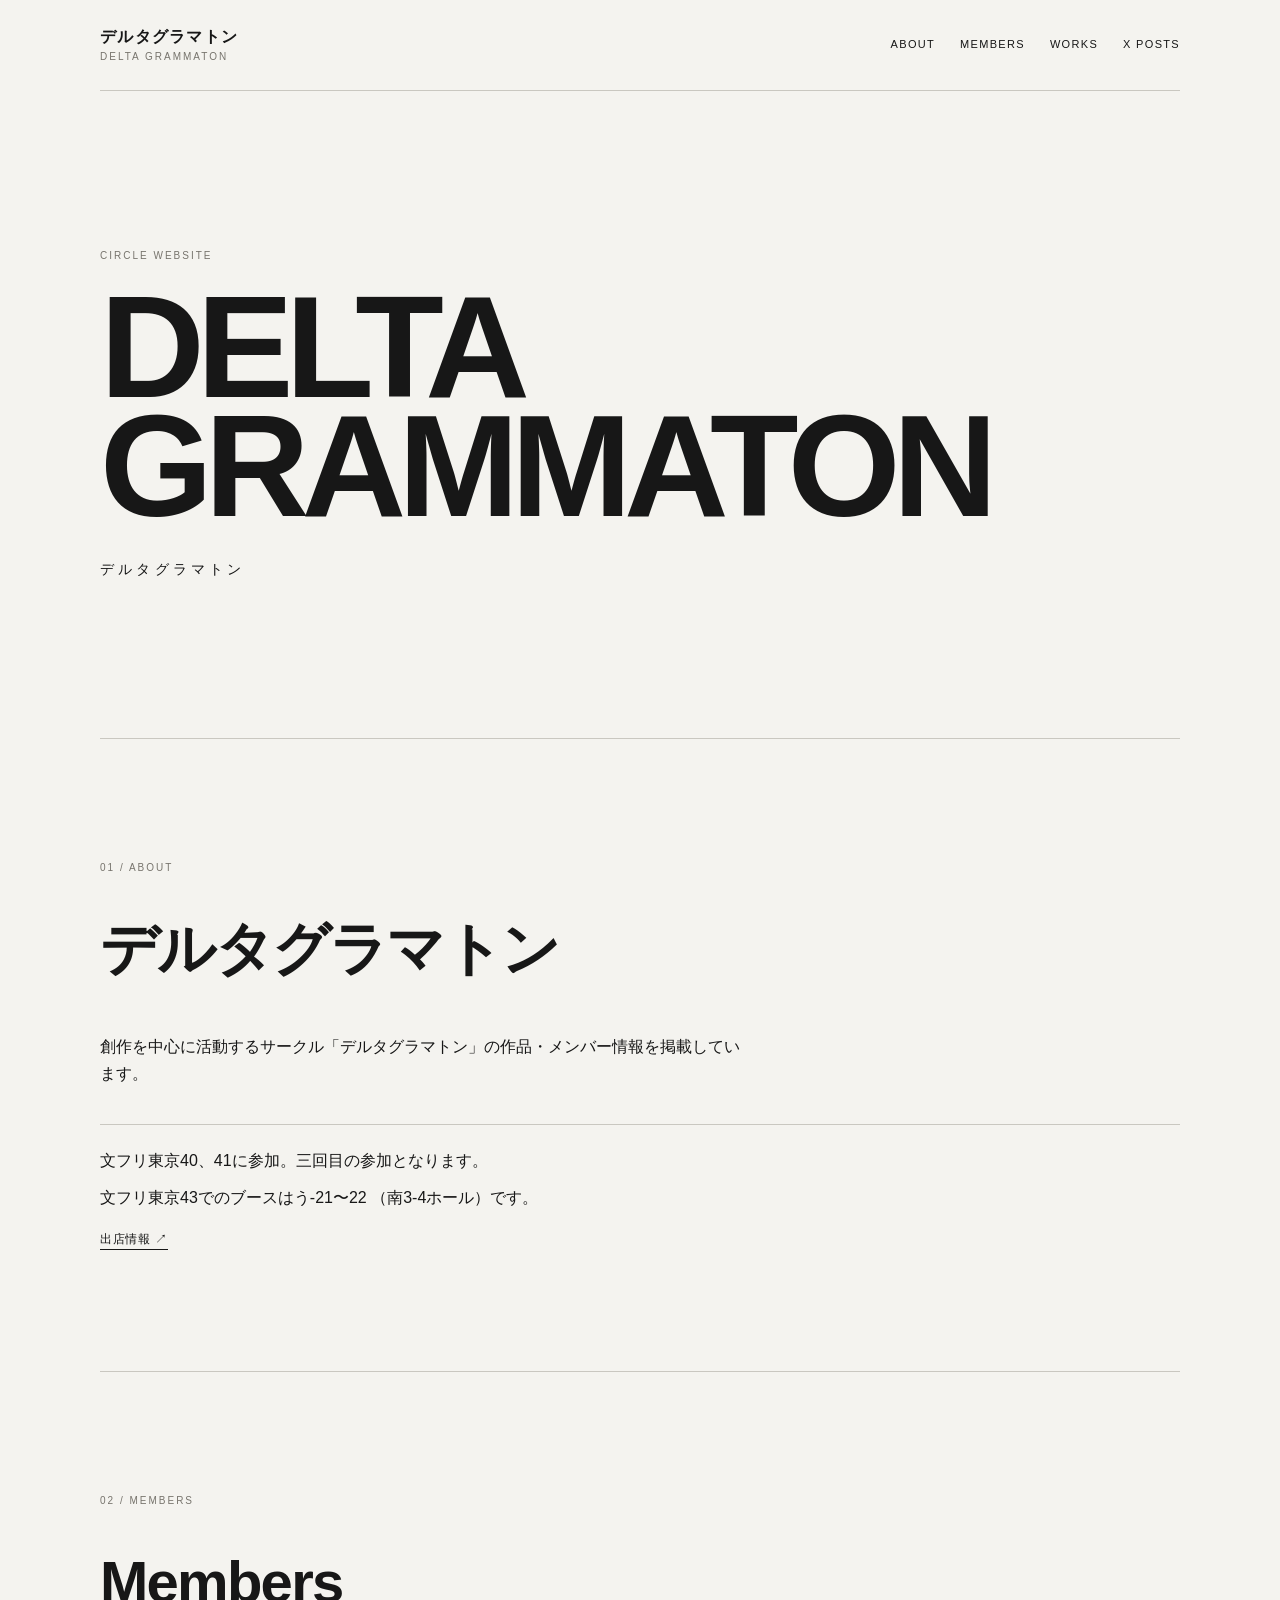
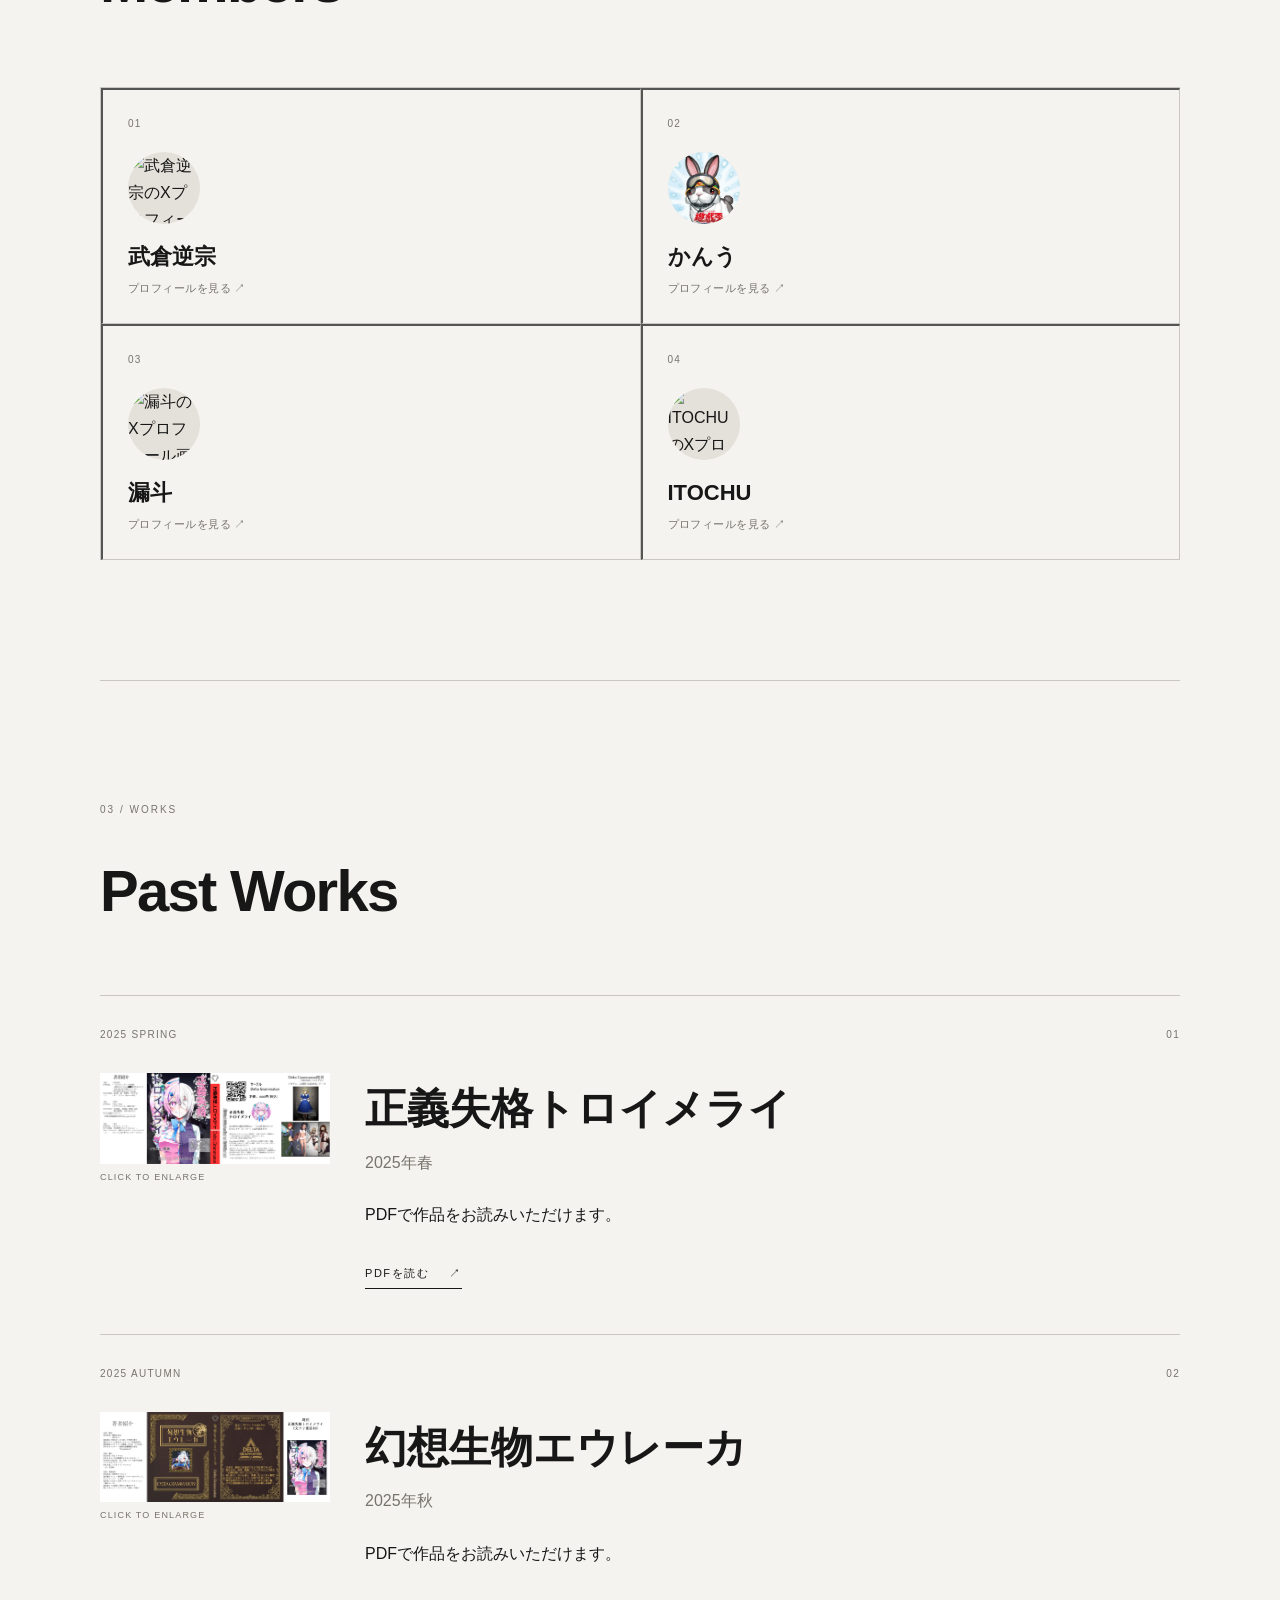
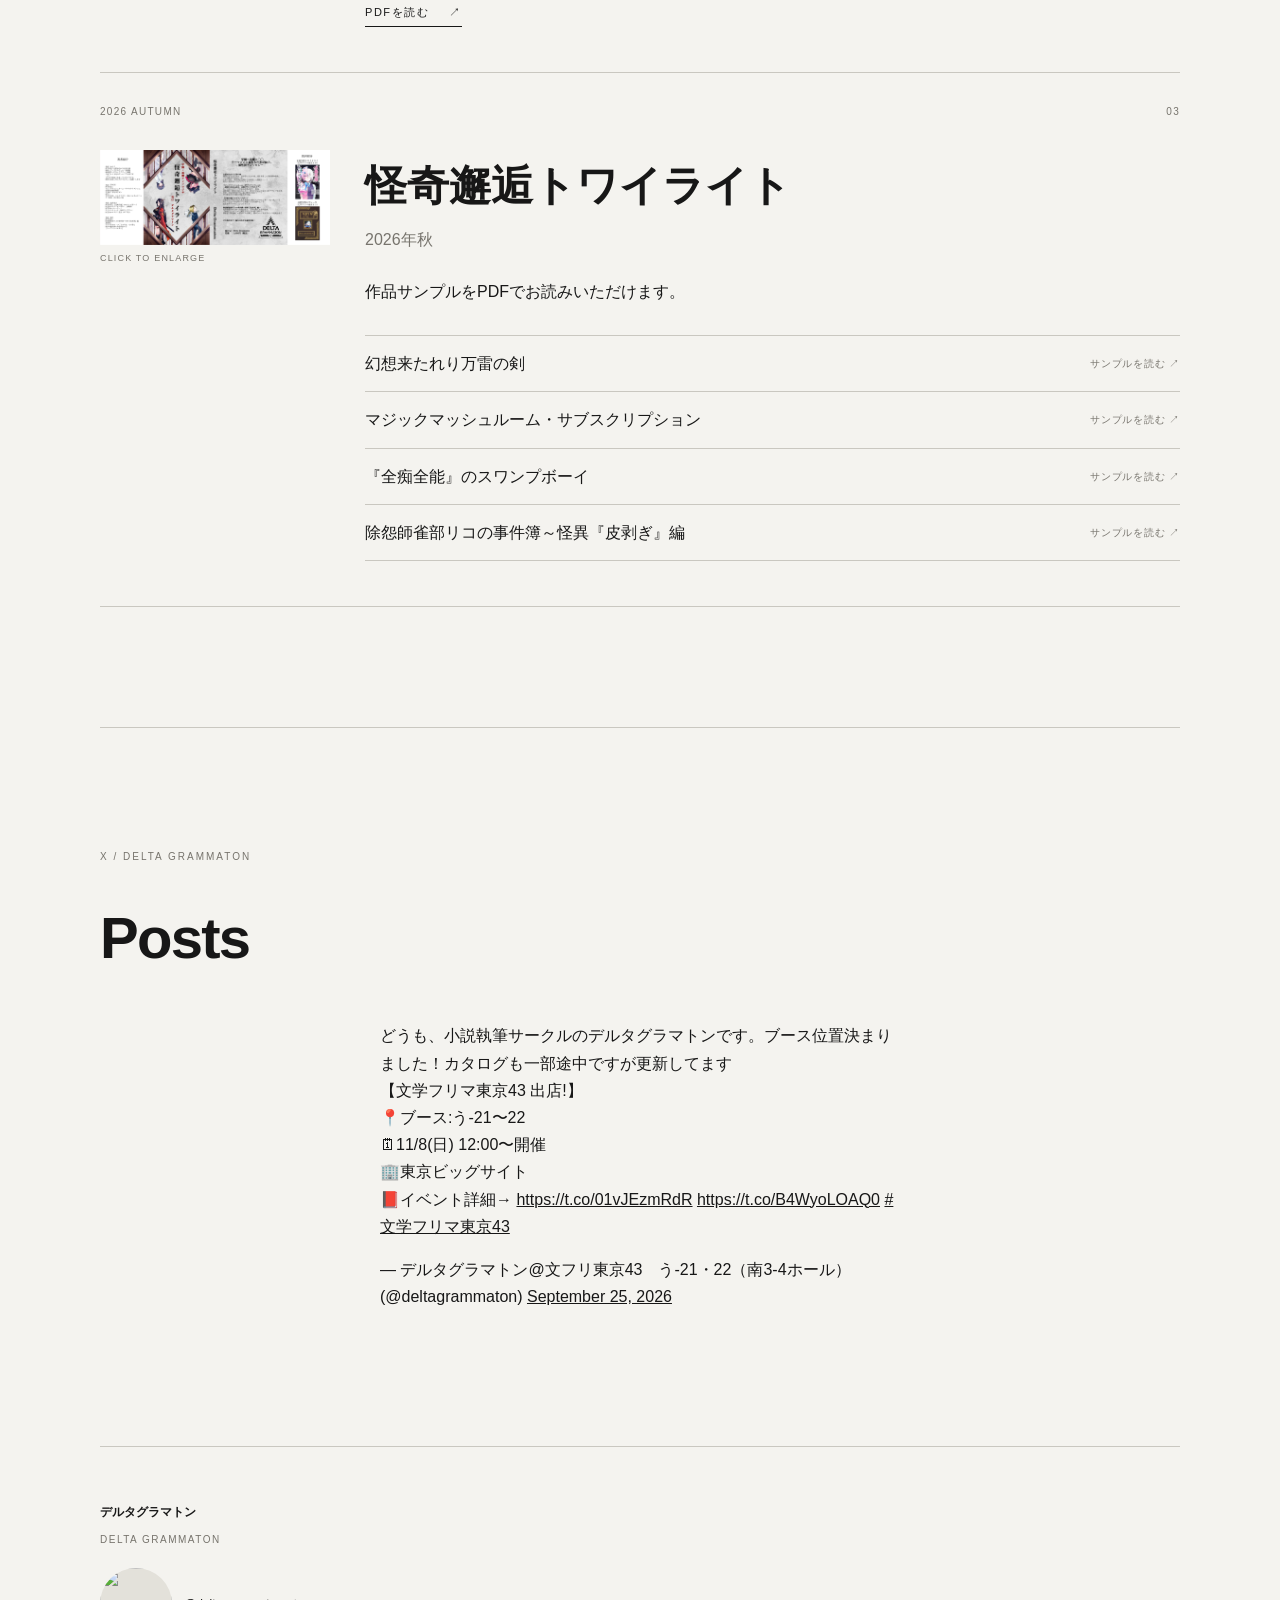
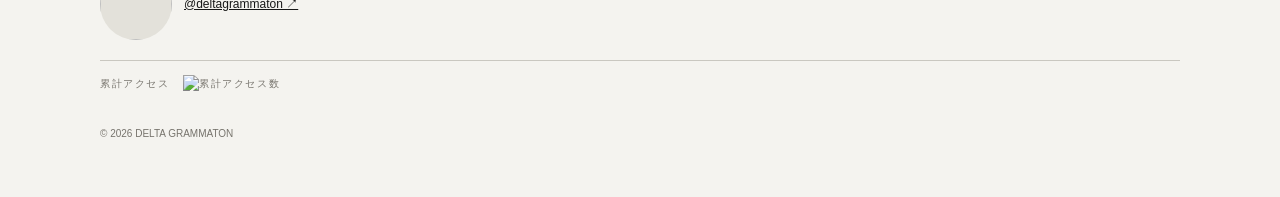
==== commit 63a25791: "Add files via upload" ====
--- a/index.html
+++ b/index.html
@@ -2,11 +2,20 @@
 <header class="site-header"><a class="brand" href="#"><span>デルタグラマトン</span><small>DELTA GRAMMATON</small></a><nav><a href="#about">ABOUT</a><a href="#members">MEMBERS</a><a href="#works">WORKS</a><a href="#social">X POSTS</a></nav></header>
 <main><section class="hero"><p class="eyebrow">CIRCLE WEBSITE</p><h1>DELTA<br>GRAMMATON</h1><p class="hero-ja">デルタグラマトン</p></section>
 <section id="about" class="section"><p class="section-label">01 / ABOUT</p><h2>デルタグラマトン</h2><p class="lead">創作を中心に活動するサークル「デルタグラマトン」の作品・メンバー情報を掲載しています。</p><div class="event-info"><p>文フリ東京40、41に参加。三回目の参加となります。</p><p>文フリ東京43でのブースはう-21〜22 （南3-4ホール）です。</p><a href="https://c.bunfree.net/c/tokyo43/4F/%E3%81%86/21" target="_blank" rel="noopener noreferrer">出店情報 ↗</a></div></section>
-<section id="members" class="section"><p class="section-label">02 / MEMBERS</p><h2>Members</h2><div class="member-grid"><a class="member-card" href="https://x.com/SonoTaichi" target="_blank" rel="noopener noreferrer"><span>01</span><img src="https://unavatar.io/x/SonoTaichi" alt="武倉逆宗のXプロフィール画像" loading="lazy"><h3>武倉逆宗</h3><small>@SonoTaichi ↗</small></a><article class="member-card"><span>02</span><img src="images/kan-u.png" alt="かんうのプロフィール画像" loading="lazy"><h3>かんう</h3><small>@</small></article><a class="member-card" href="https://x.com/Rascal1923" target="_blank" rel="noopener noreferrer"><span>03</span><img src="https://unavatar.io/x/Rascal1923" alt="漏斗のXプロフィール画像" loading="lazy"><h3>漏斗</h3><small>@Rascal1923 ↗</small></a><a class="member-card" href="https://x.com/whitematucyo" target="_blank" rel="noopener noreferrer"><span>04</span><img src="https://unavatar.io/x/whitematucyo" alt="ITOCHUのXプロフィール画像" loading="lazy"><h3>ITOCHU</h3><small>@whitematucyo ↗</small></a></div></section>
+<section id="members" class="section"><p class="section-label">02 / MEMBERS</p><h2>Members</h2><div class="member-grid">
+<button class="member-card" type="button" data-member-dialog="member-takakura"><span>01</span><img src="https://unavatar.io/x/SonoTaichi" alt="武倉逆宗のXプロフィール画像" loading="lazy"><h3>武倉逆宗</h3><small>プロフィールを見る ↗</small></button>
+<button class="member-card" type="button" data-member-dialog="member-kanu"><span>02</span><img src="images/kan-u.png" alt="かんうのプロフィール画像" loading="lazy"><h3>かんう</h3><small>プロフィールを見る ↗</small></button>
+<button class="member-card" type="button" data-member-dialog="member-rascal"><span>03</span><img src="https://unavatar.io/x/Rascal1923" alt="漏斗のXプロフィール画像" loading="lazy"><h3>漏斗</h3><small>プロフィールを見る ↗</small></button>
+<button class="member-card" type="button" data-member-dialog="member-itochu"><span>04</span><img src="https://unavatar.io/x/whitematucyo" alt="ITOCHUのXプロフィール画像" loading="lazy"><h3>ITOCHU</h3><small>プロフィールを見る ↗</small></button></div>
+<dialog class="member-dialog" id="member-takakura" aria-labelledby="takakura-name"><button class="dialog-close" type="button" aria-label="閉じる">×</button><div class="member-dialog-heading"><img src="https://unavatar.io/x/SonoTaichi" alt="" loading="lazy"><div><p class="section-label">MEMBER 01</p><h3 id="takakura-name">武倉逆宗</h3></div></div><p>Delta Grammaton代表。まぁ要するに同人誌を刷った経験が有るので諸々やってる人。地下（ノクターンノベルズ）で書いてたのでちょいエロが入りがち（？）。</p><h4>正義失格トロイメライ収録作品</h4><ul><li>魔法少女ハピネスシュガー☆再覚醒</li><li>半魔の魔法少女姉妹とETDで例の部屋に閉じ込められた話</li></ul><h4>幻想生物エウレーカ収録作品</h4><ul><li>異世界アラカルト</li></ul><h4>怪奇邂逅トワイライト</h4><ul><li>『全痴全能』のスワンプボーイ</li></ul><a class="member-x-link" href="https://x.com/SonoTaichi" target="_blank" rel="noopener noreferrer">X: @SonoTaichi ↗</a></dialog>
+<dialog class="member-dialog" id="member-kanu" aria-labelledby="kanu-name"><button class="dialog-close" type="button" aria-label="閉じる">×</button><div class="member-dialog-heading"><img src="images/kan-u.png" alt=""><div><p class="section-label">MEMBER 02</p><h3 id="kanu-name">かんう（旧名：関羽）</h3></div></div><p>Twitter（現Ⅹ）アカウント運営担当。怪奇邂逅トワイライト編集。ハマってるゲームの影響を受けやすいと言われている。シリアス強め。ゴリゴリ書き進めて最初に書き終わる切り込み隊長。</p><h4>正義失格トロイメライ収録作品</h4><ul><li>Hexa-Road</li><li>ガブリエルくん、川崎を救う</li></ul><h4>幻想生物エウレーカ収録作品</h4><ul><li>羅刹天女伝</li><li>竜声九つ</li></ul><h4>怪奇邂逅トワイライト</h4><ul><li>幻想来たれり万雷の剣</li></ul><a class="member-x-link" href="https://x.com/Wind_Rises_Man" target="_blank" rel="noopener noreferrer">X: @deltagrammaton ↗</a></dialog>
+<dialog class="member-dialog" id="member-rascal" aria-labelledby="rascal-name"><button class="dialog-close" type="button" aria-label="閉じる">×</button><div class="member-dialog-heading"><img src="https://unavatar.io/x/Rascal1923" alt="" loading="lazy"><div><p class="section-label">MEMBER 03</p><h3 id="rascal-name">漏斗</h3></div></div><p>言い出しっぺ。Delta Grammatonが結成されたのはこいつが発端です。怪奇邂逅トワイライト表紙・カバーデザイン。意外と小説のテーマへの向き合い方は正面からで、ヒーローなら熱い話を、退魔ならオカルトな話を書いている。架空の生物の話は……本人の持ち味を活かしていると思います（オブラートに包んだ表現）。</p><h4>正義失格トロイメライ収録作品</h4><ul><li>おかえり、ヒーロー</li></ul><h4>幻想生物エウレーカ収録作品</h4><ul><li>君とメタモル</li></ul><h4>怪奇邂逅トワイライト</h4><ul><li>除怨師雀部リコの事件簿～怪異『皮剥ぎ』編～</li></ul><a class="member-x-link" href="https://x.com/Rascal1923" target="_blank" rel="noopener noreferrer">X: @Rascal1923 ↗</a></dialog>
+<dialog class="member-dialog" id="member-itochu" aria-labelledby="itochu-name"><button class="dialog-close" type="button" aria-label="閉じる">×</button><div class="member-dialog-heading"><img src="https://unavatar.io/x/whitematucyo" alt="" loading="lazy"><div><p class="section-label">MEMBER 04</p><h3 id="itochu-name">ITOCHU</h3></div></div><p>漏斗に連れて来られた人。ラジオ401号室と言うポッドキャストを配信しており、漏斗もその一員という繋がり。</p><h4>怪奇邂逅トワイライト</h4><ul><li>マジックマッシュルーム・サブスクリプション -幽霊の非表示設定、有料プランですけど？-</li><li>帝都泥雷相撲縁起</li></ul><a class="member-x-link" href="https://x.com/whitematucyo" target="_blank" rel="noopener noreferrer">X: @whitematucyo ↗</a></dialog></section>
 <section id="works" class="section"><p class="section-label">03 / WORKS</p><h2>Past Works</h2><div class="works">
 <article class="work"><div class="work-meta"><span>2025 SPRING</span><span>01</span></div><div class="work-intro"><button class="cover-button" type="button" aria-label="正義失格トロイメライの表紙を拡大"><img class="work-cover" src="images/正義失格トロイメライ_表紙.png" alt="正義失格トロイメライの表紙" loading="lazy"><span>CLICK TO ENLARGE</span></button><div><h3>正義失格トロイメライ</h3><p class="date">2025年春</p><p class="description">PDFで作品をお読みいただけます。</p><a class="download" href="reader.html?book=pdf%2F%E6%AD%A3%E7%BE%A9%E5%A4%B1%E6%A0%BC%E3%83%88%E3%83%AD%E3%82%A4%E3%83%A1%E3%83%A9%E3%82%A4.pdf">PDFを読む <span>↗</span></a></div></div></article>
 <article class="work"><div class="work-meta"><span>2025 AUTUMN</span><span>02</span></div><div class="work-intro"><button class="cover-button" type="button" aria-label="幻想生物エウレーカの表紙を拡大"><img class="work-cover" src="images/幻想生物エウレーカ_表紙.png" alt="幻想生物エウレーカの表紙" loading="lazy"><span>CLICK TO ENLARGE</span></button><div><h3>幻想生物エウレーカ</h3><p class="date">2025年秋</p><p class="description">PDFで作品をお読みいただけます。</p><a class="download" href="reader.html?book=pdf%2F%E5%B9%BB%E6%83%B3%E7%94%9F%E7%89%A9%E3%82%A8%E3%82%A6%E3%83%AC%E3%83%BC%E3%82%AB.pdf">PDFを読む <span>↗</span></a></div></div></article>
-<article class="work"><div class="work-meta"><span>2026 AUTUMN</span><span>03</span></div><div class="work-intro"><button class="cover-button" type="button" aria-label="怪奇邂逅トワイライトの表紙を拡大"><img class="work-cover" src="images/怪奇邂逅トワイライト_表紙.png" alt="怪奇邂逅トワイライトの表紙" loading="lazy"><span>CLICK TO ENLARGE</span></button><div><h3>怪奇邂逅トワイライト</h3><p class="date">2026年秋</p><p class="description">PDFは公開準備中です。</p><div class="coming">PDF — COMING SOON</div></div></div></article>
+<article class="work"><div class="work-meta"><span>2026 AUTUMN</span><span>03</span></div><div class="work-intro"><button class="cover-button" type="button" aria-label="怪奇邂逅トワイライトの表紙を拡大"><img class="work-cover" src="images/怪奇邂逅トワイライト_表紙.png" alt="怪奇邂逅トワイライトの表紙" loading="lazy"><span>CLICK TO ENLARGE</span></button><div><h3>怪奇邂逅トワイライト</h3><p class="date">2026年秋</p><p class="description">作品サンプルをPDFでお読みいただけます。</p><ul class="sample-list"><li><a href="reader.html?book=pdf%2F%E6%80%AA%E5%A5%87%E9%82%82%E9%80%85%E3%83%88%E3%83%AF%E3%82%A4%E3%83%A9%E3%82%A4%E3%83%88%EF%BC%88%E3%82%B5%E3%83%B3%E3%83%97%E3%83%AB%EF%BC%89%2F%E2%91%A0%E3%80%90%E5%B9%BB%E6%83%B3%E6%9D%A5%E3%81%9F%E3%82%8C%E3%82%8A%E4%B8%87%E9%9B%B7%E3%81%AE%E5%89%A3%E3%80%91%E3%82%B5%E3%83%B3%E3%83%97%E3%83%AB.pdf">幻想来たれり万雷の剣 <span>サンプルを読む ↗</span></a></li><li><a href="reader.html?book=pdf%2F%E6%80%AA%E5%A5%87%E9%82%82%E9%80%85%E3%83%88%E3%83%AF%E3%82%A4%E3%83%A9%E3%82%A4%E3%83%88%EF%BC%88%E3%82%B5%E3%83%B3%E3%83%97%E3%83%AB%EF%BC%89%2F%E2%91%A1%E3%80%90%E3%83%9E%E3%82%B8%E3%83%83%E3%82%AF%E3%83%9E%E3%83%83%E3%82%B7%E3%83%A5%E3%83%AB%E3%83%BC%E3%83%A0%E3%83%BB%E3%82%B5%E3%83%96%E3%82%B9%E3%82%AF%E3%83%AA%E3%83%97%E3%82%B7%E3%83%A7%E3%83%B3%20-%E5%B9%BD%E9%9C%8A%E3%81%AE%E9%9D%9E%E8%A1%A8%E7%A4%BA%E8%A8%AD%E5%AE%9A%E3%80%81%E6%9C%89%E6%96%99%E3%83%97%E3%83%A9%E3%83%B3%E3%81%A7%E3%81%99%E3%81%91%E3%81%A9%EF%BC%9F-%E3%80%91%E3%82%B5%E3%83%B3%E3%83%97%E3%83%AB.pdf">マジックマッシュルーム・サブスクリプション <span>サンプルを読む ↗</span></a></li><li><a href="reader.html?book=pdf%2F%E6%80%AA%E5%A5%87%E9%82%82%E9%80%85%E3%83%88%E3%83%AF%E3%82%A4%E3%83%A9%E3%82%A4%E3%83%88%EF%BC%88%E3%82%B5%E3%83%B3%E3%83%97%E3%83%AB%EF%BC%89%2F%E2%91%A2%E3%80%90%E5%85%A8%E7%97%B4%E5%85%A8%E8%83%BD%E3%81%AE%E3%82%B9%E3%83%AF%E3%83%B3%E3%83%97%E3%83%9C%E3%83%BC%E3%82%A4%E3%80%91%E3%82%B5%E3%83%B3%E3%83%97%E3%83%AB1.pdf">『全痴全能』のスワンプボーイ <span>サンプルを読む ↗</span></a></li><li><a href="reader.html?book=pdf%2F%E6%80%AA%E5%A5%87%E9%82%82%E9%80%85%E3%83%88%E3%83%AF%E3%82%A4%E3%83%A9%E3%82%A4%E3%83%88%EF%BC%88%E3%82%B5%E3%83%B3%E3%83%97%E3%83%AB%EF%BC%89%2F%E2%91%A3%E3%80%90%E9%99%A4%E6%80%A8%E5%B8%AB%E9%9B%80%E9%83%A8%E3%83%AA%E3%82%B3%E3%81%AE%E4%BA%8B%E4%BB%B6%E7%B0%BF%EF%BD%9E%E6%80%AA%E7%95%B0%E3%80%8E%E7%9A%AE%E5%89%A5%E3%81%8E%E3%80%8F%E7%B7%A8%E3%80%91%E3%82%B5%E3%83%B3%E3%83%97%E3%83%AB.pdf">除怨師雀部リコの事件簿～怪異『皮剥ぎ』編 <span>サンプルを読む ↗</span></a></li></ul></div></div></article>
 </div></section></main>
+<script>document.querySelectorAll('[data-member-dialog]').forEach(card=>card.addEventListener('click',()=>document.getElementById(card.dataset.memberDialog).showModal()));document.querySelectorAll('.member-dialog').forEach(dialog=>{dialog.querySelector('.dialog-close').addEventListener('click',()=>dialog.close());dialog.addEventListener('click',event=>{if(event.target===dialog)dialog.close()})});</script>
 <section id="social" class="section"><p class="section-label">X / DELTA GRAMMATON</p><h2>Posts</h2><div class="timeline-wrap"><blockquote class="twitter-tweet"><p lang="ja" dir="ltr">どうも、小説執筆サークルのデルタグラマトンです。ブース位置決まりました！カタログも一部途中ですが更新してます<br>【文学フリマ東京43 出店!】<br>📍ブース:う-21〜22<br>🗓11/8(日) 12:00〜開催<br>🏢東京ビッグサイト<br>📕イベント詳細→ <a href="https://t.co/01vJEzmRdR">https://t.co/01vJEzmRdR</a> <a href="https://t.co/B4WyoLOAQ0">https://t.co/B4WyoLOAQ0</a> <a href="https://x.com/hashtag/%E6%96%87%E5%AD%A6%E3%83%95%E3%83%AA%E3%83%9E%E6%9D%B1%E4%BA%AC43?src=hash&amp;ref_src=twsrc%5Etfw">#文学フリマ東京43</a></p>&mdash; デルタグラマトン@文フリ東京43　う-21・22（南3-4ホール） (@deltagrammaton) <a href="https://x.com/deltagrammaton/status/2103487536928862577?ref_src=twsrc%5Etfw">September 25, 2026</a></blockquote></div><script async src="https://platform.x.com/widgets.js" charset="utf-8"></script></section>
 <footer class="site-footer"><strong>デルタグラマトン</strong><span>DELTA GRAMMATON</span><a class="footer-x" href="https://x.com/deltagrammaton" target="_blank" rel="noopener noreferrer"><img src="https://unavatar.io/x/deltagrammaton" alt="" loading="lazy">@deltagrammaton ↗</a><div class="site-counter"><span>累計アクセス</span><img src="https://deltagrammaton.goatcounter.com/counter/TOTAL.svg" alt="累計アクセス数" loading="lazy"></div><small>© 2026 DELTA GRAMMATON</small></footer><dialog class="cover-dialog" aria-label="表紙画像"><button class="dialog-close" type="button" aria-label="閉じる">×</button><img src="images/正義失格トロイメライ_表紙.png" alt="正義失格トロイメライの表紙 拡大表示"></dialog><script>const coverDialog=document.querySelector('.cover-dialog');document.querySelectorAll('.cover-button').forEach(button=>button.addEventListener('click',()=>{const source=button.querySelector('img');const preview=coverDialog.querySelector('img');preview.src=source.src;preview.alt=source.alt+' 拡大表示';coverDialog.showModal()}));document.querySelector('.dialog-close').addEventListener('click',()=>coverDialog.close());coverDialog.addEventListener('click',event=>{if(event.target===coverDialog)coverDialog.close()});</script><script data-goatcounter="https://deltagrammaton.goatcounter.com/count" async src="https://gc.zgo.at/count.js"></script></body></html>
--- a/style.css
+++ b/style.css
@@ -5,3 +5,4 @@
 .footer-x img{width:72px;height:72px}
 .site-counter{display:flex;align-items:baseline;gap:14px;margin:12px 0 0;padding-top:14px;border-top:1px solid var(--line);color:var(--muted);font-size:10px;letter-spacing:.16em}.site-counter strong{color:var(--text);font-size:16px;font-weight:600;letter-spacing:.04em;font-variant-numeric:tabular-nums}
 .site-counter{align-items:center}.site-counter img{display:block;width:180px;height:auto;max-width:100%}
+.member-card{appearance:none;width:100%;background:transparent;color:inherit;font:inherit;text-align:left;cursor:pointer;justify-content:flex-start}.member-card:focus-visible{outline:2px solid #4165a0;outline-offset:-3px}.member-dialog{position:fixed;width:min(680px,92vw);max-height:88vh;overflow:auto;padding:32px;border:1px solid var(--line);background:var(--bg);color:var(--text);box-shadow:0 20px 80px #0006}.member-dialog::backdrop{background:#111c}.member-dialog-heading{display:flex;align-items:center;gap:20px;margin:0 0 24px;padding-right:32px}.member-dialog-heading img{flex:0 0 76px;width:76px;height:76px;border-radius:50%;object-fit:cover;background:#e3e1da}.member-dialog-heading .section-label{margin:0 0 6px}.member-dialog-heading h3{margin:0;font-size:clamp(22px,4vw,32px)}.member-dialog>p{line-height:1.9}.member-dialog h4{margin:24px 0 7px;font-size:14px}.member-dialog ul{margin:0;padding-left:1.4em}.member-dialog li+li{margin-top:5px}.member-x-link{display:inline-block;margin-top:30px;padding-bottom:4px;border-bottom:1px solid var(--text);font-size:12px;letter-spacing:.08em;text-decoration:none}.sample-list{list-style:none;margin:24px 0 0;padding:0;border-top:1px solid var(--line)}.sample-list li{border-bottom:1px solid var(--line)}.sample-list a{display:flex;justify-content:space-between;align-items:center;gap:20px;padding:14px 0;text-decoration:none}.sample-list a:hover,.member-x-link:hover{opacity:.58}.sample-list span{flex:none;color:var(--muted);font-size:10px;letter-spacing:.08em}@media(max-width:650px){.member-dialog{padding:24px 20px}.sample-list a{align-items:flex-start;flex-direction:column;gap:4px}}
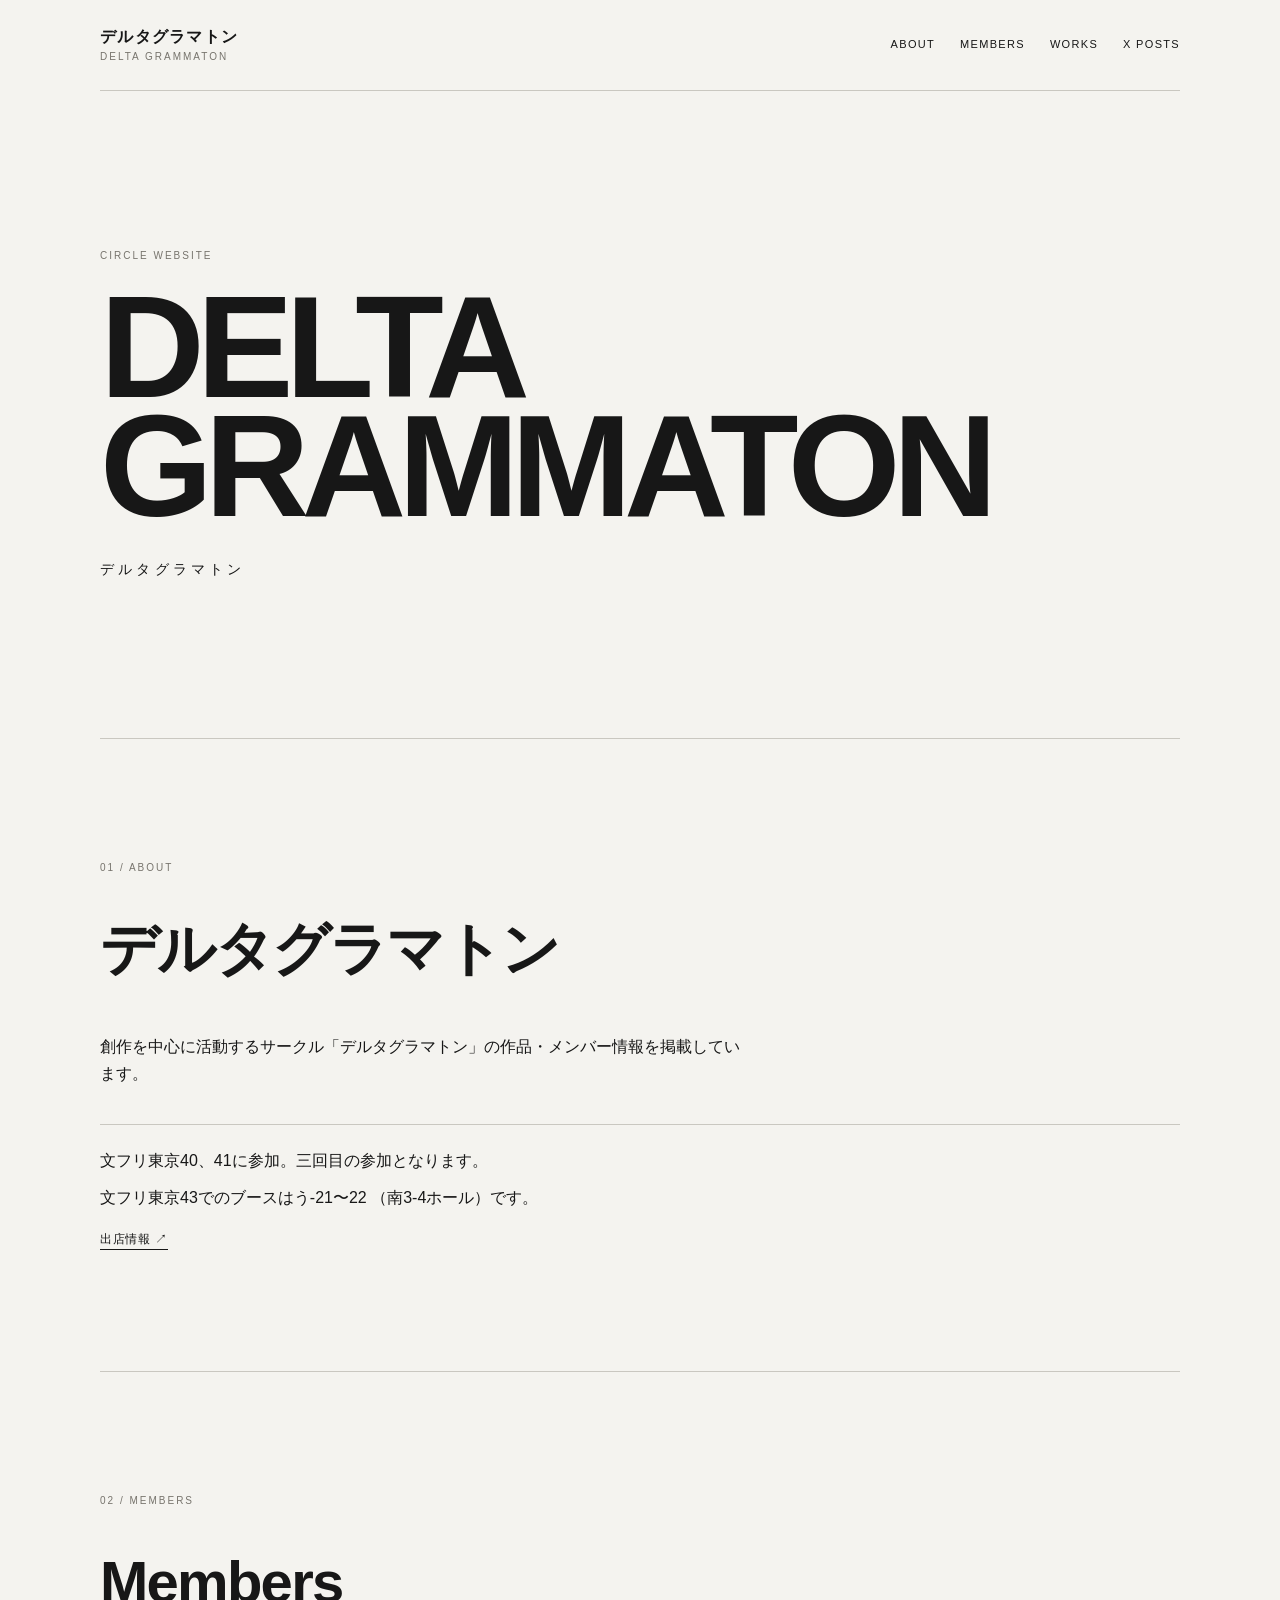
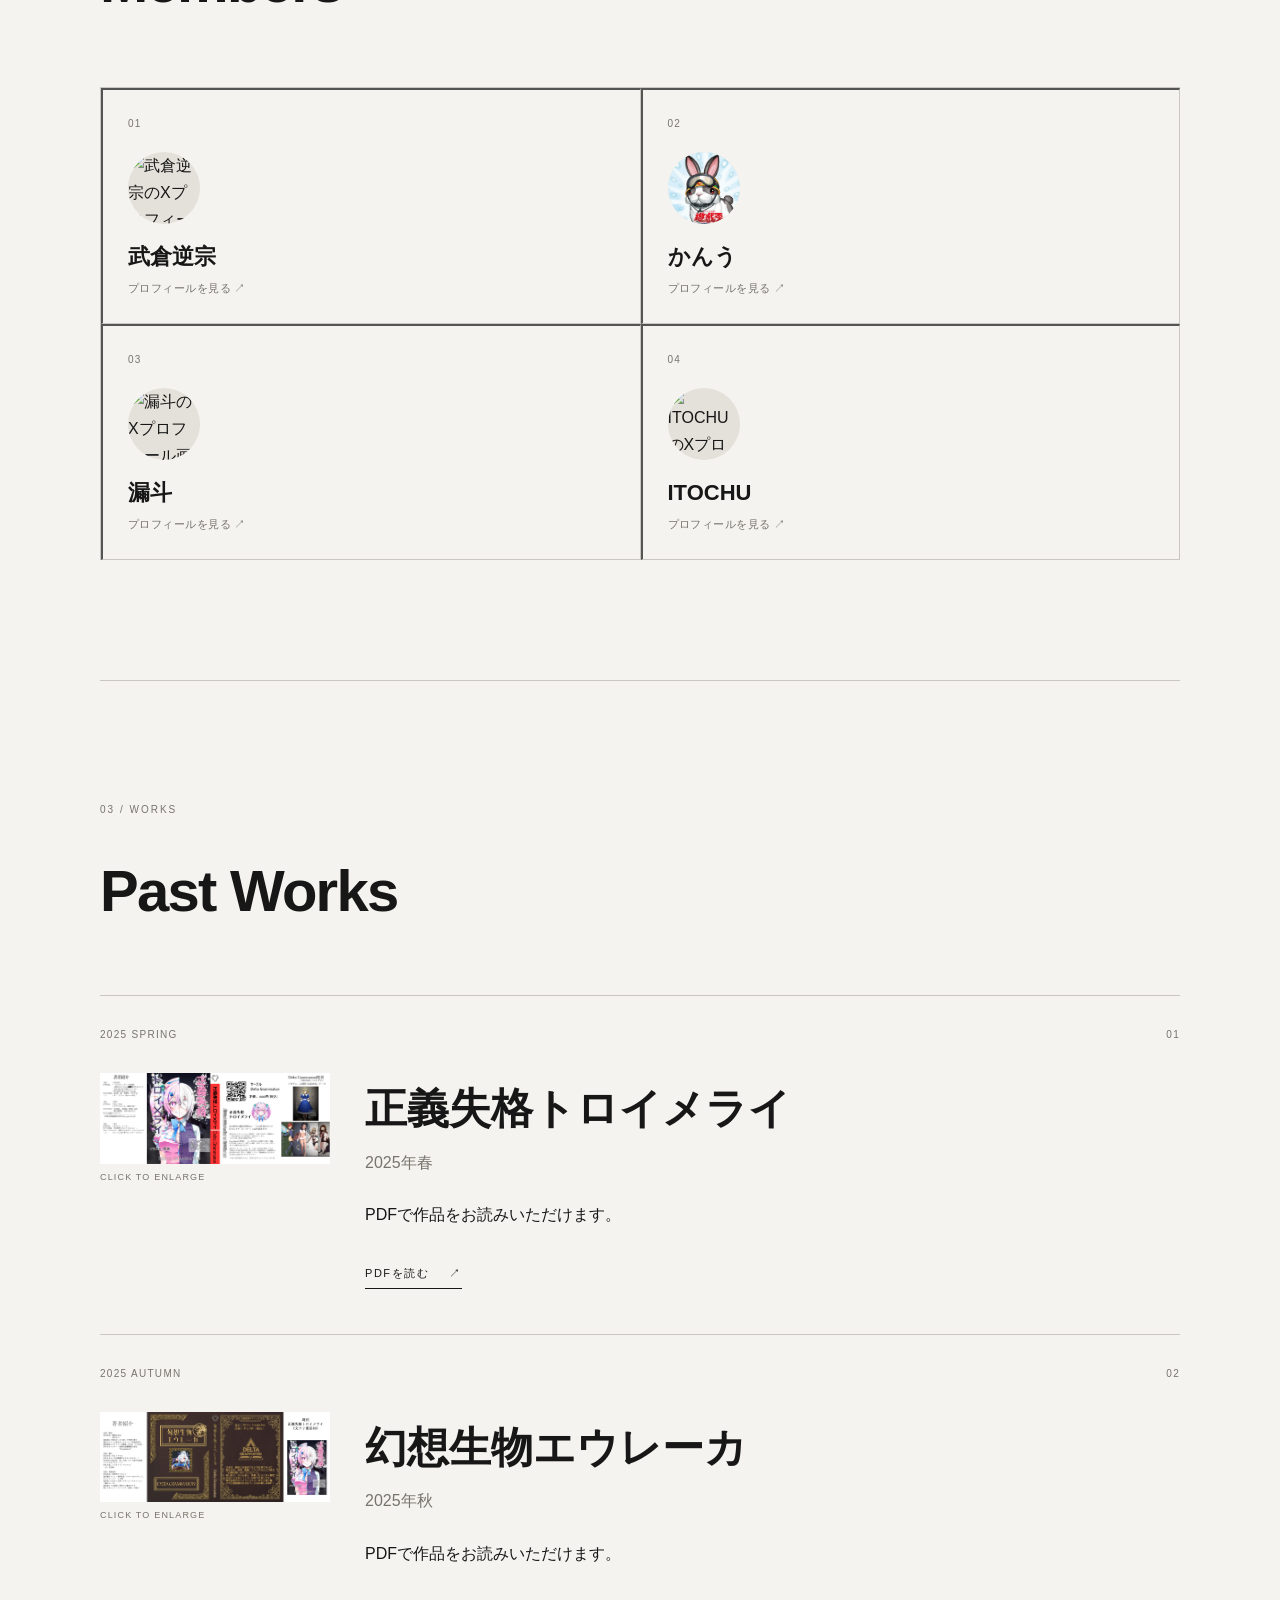
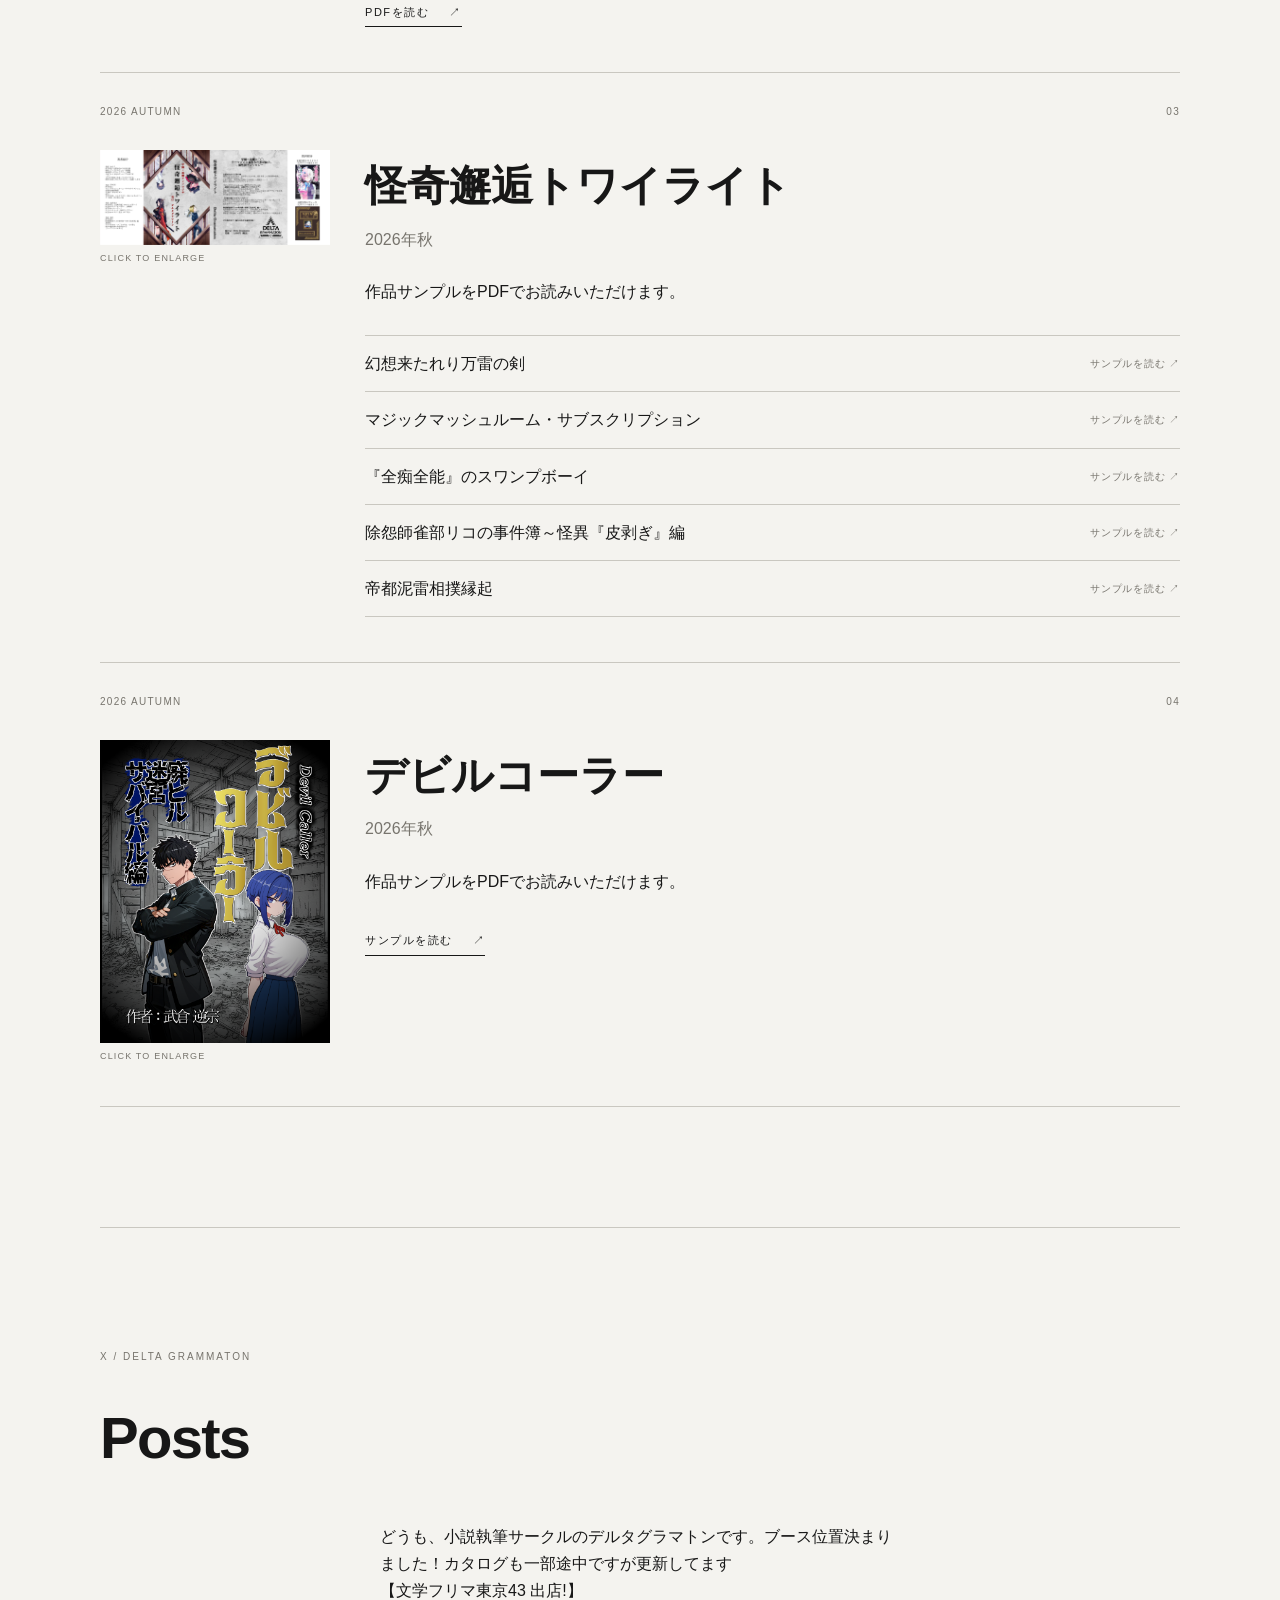
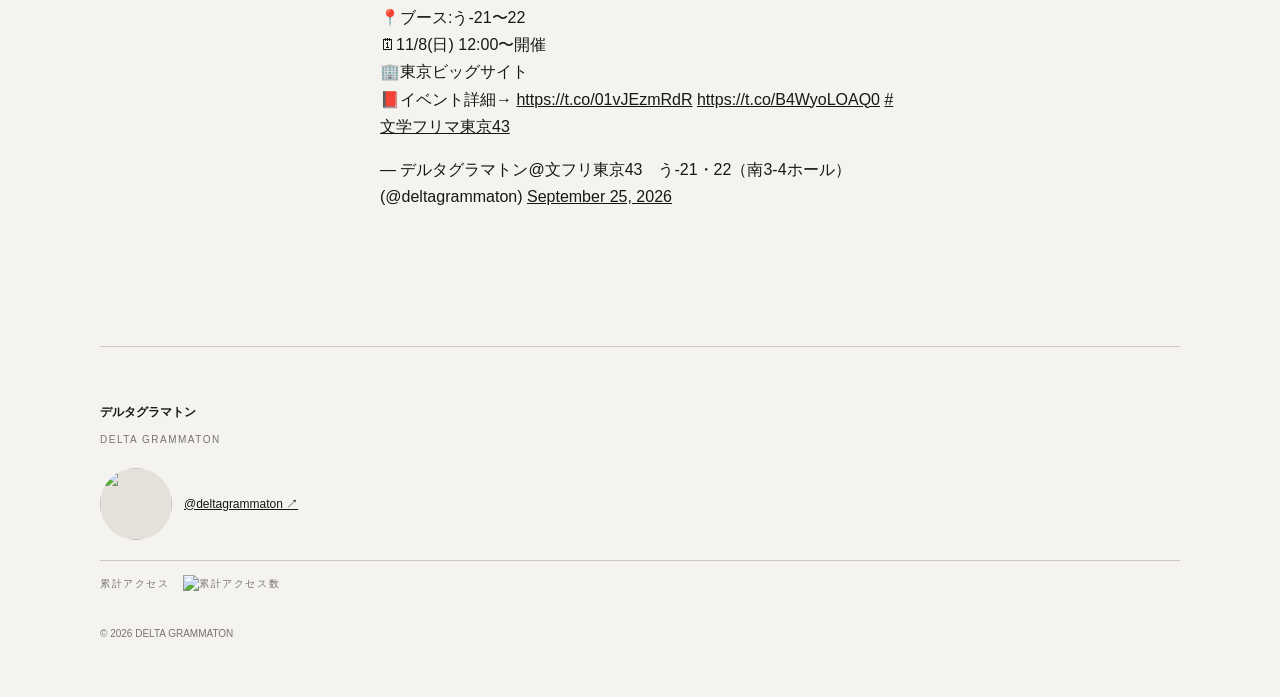
==== commit cc3a6e2e: "Add files via upload" ====
--- a/index.html
+++ b/index.html
@@ -7,15 +7,15 @@
 <button class="member-card" type="button" data-member-dialog="member-kanu"><span>02</span><img src="images/kan-u.png" alt="かんうのプロフィール画像" loading="lazy"><h3>かんう</h3><small>プロフィールを見る ↗</small></button>
 <button class="member-card" type="button" data-member-dialog="member-rascal"><span>03</span><img src="https://unavatar.io/x/Rascal1923" alt="漏斗のXプロフィール画像" loading="lazy"><h3>漏斗</h3><small>プロフィールを見る ↗</small></button>
 <button class="member-card" type="button" data-member-dialog="member-itochu"><span>04</span><img src="https://unavatar.io/x/whitematucyo" alt="ITOCHUのXプロフィール画像" loading="lazy"><h3>ITOCHU</h3><small>プロフィールを見る ↗</small></button></div>
-<dialog class="member-dialog" id="member-takakura" aria-labelledby="takakura-name"><button class="dialog-close" type="button" aria-label="閉じる">×</button><div class="member-dialog-heading"><img src="https://unavatar.io/x/SonoTaichi" alt="" loading="lazy"><div><p class="section-label">MEMBER 01</p><h3 id="takakura-name">武倉逆宗</h3></div></div><p>Delta Grammaton代表。まぁ要するに同人誌を刷った経験が有るので諸々やってる人。地下（ノクターンノベルズ）で書いてたのでちょいエロが入りがち（？）。</p><h4>正義失格トロイメライ収録作品</h4><ul><li>魔法少女ハピネスシュガー☆再覚醒</li><li>半魔の魔法少女姉妹とETDで例の部屋に閉じ込められた話</li></ul><h4>幻想生物エウレーカ収録作品</h4><ul><li>異世界アラカルト</li></ul><h4>怪奇邂逅トワイライト</h4><ul><li>『全痴全能』のスワンプボーイ</li></ul><a class="member-x-link" href="https://x.com/SonoTaichi" target="_blank" rel="noopener noreferrer">X: @SonoTaichi ↗</a></dialog>
-<dialog class="member-dialog" id="member-kanu" aria-labelledby="kanu-name"><button class="dialog-close" type="button" aria-label="閉じる">×</button><div class="member-dialog-heading"><img src="images/kan-u.png" alt=""><div><p class="section-label">MEMBER 02</p><h3 id="kanu-name">かんう（旧名：関羽）</h3></div></div><p>Twitter（現Ⅹ）アカウント運営担当。怪奇邂逅トワイライト編集。ハマってるゲームの影響を受けやすいと言われている。シリアス強め。ゴリゴリ書き進めて最初に書き終わる切り込み隊長。</p><h4>正義失格トロイメライ収録作品</h4><ul><li>Hexa-Road</li><li>ガブリエルくん、川崎を救う</li></ul><h4>幻想生物エウレーカ収録作品</h4><ul><li>羅刹天女伝</li><li>竜声九つ</li></ul><h4>怪奇邂逅トワイライト</h4><ul><li>幻想来たれり万雷の剣</li></ul><a class="member-x-link" href="https://x.com/Wind_Rises_Man" target="_blank" rel="noopener noreferrer">X: @deltagrammaton ↗</a></dialog>
-<dialog class="member-dialog" id="member-rascal" aria-labelledby="rascal-name"><button class="dialog-close" type="button" aria-label="閉じる">×</button><div class="member-dialog-heading"><img src="https://unavatar.io/x/Rascal1923" alt="" loading="lazy"><div><p class="section-label">MEMBER 03</p><h3 id="rascal-name">漏斗</h3></div></div><p>言い出しっぺ。Delta Grammatonが結成されたのはこいつが発端です。怪奇邂逅トワイライト表紙・カバーデザイン。意外と小説のテーマへの向き合い方は正面からで、ヒーローなら熱い話を、退魔ならオカルトな話を書いている。架空の生物の話は……本人の持ち味を活かしていると思います（オブラートに包んだ表現）。</p><h4>正義失格トロイメライ収録作品</h4><ul><li>おかえり、ヒーロー</li></ul><h4>幻想生物エウレーカ収録作品</h4><ul><li>君とメタモル</li></ul><h4>怪奇邂逅トワイライト</h4><ul><li>除怨師雀部リコの事件簿～怪異『皮剥ぎ』編～</li></ul><a class="member-x-link" href="https://x.com/Rascal1923" target="_blank" rel="noopener noreferrer">X: @Rascal1923 ↗</a></dialog>
-<dialog class="member-dialog" id="member-itochu" aria-labelledby="itochu-name"><button class="dialog-close" type="button" aria-label="閉じる">×</button><div class="member-dialog-heading"><img src="https://unavatar.io/x/whitematucyo" alt="" loading="lazy"><div><p class="section-label">MEMBER 04</p><h3 id="itochu-name">ITOCHU</h3></div></div><p>漏斗に連れて来られた人。ラジオ401号室と言うポッドキャストを配信しており、漏斗もその一員という繋がり。</p><h4>怪奇邂逅トワイライト</h4><ul><li>マジックマッシュルーム・サブスクリプション -幽霊の非表示設定、有料プランですけど？-</li><li>帝都泥雷相撲縁起</li></ul><a class="member-x-link" href="https://x.com/whitematucyo" target="_blank" rel="noopener noreferrer">X: @whitematucyo ↗</a></dialog></section>
+<dialog class="member-dialog" id="member-takakura" aria-labelledby="takakura-name"><button class="dialog-close" type="button" aria-label="閉じる">×</button><div class="member-dialog-heading"><img src="https://unavatar.io/x/SonoTaichi" alt="" loading="lazy"><div><p class="section-label">MEMBER 01</p><h3 id="takakura-name">武倉逆宗</h3></div></div><p>Delta Grammaton代表。まぁ要するに同人誌を刷った経験が有るので諸々やってる人。地下（ノクターンノベルズ）で書いてたのでちょいエロが入りがち（？）。</p><h4>正義失格トロイメライ収録作品</h4><ul><li>魔法少女ハピネスシュガー☆再覚醒</li><li>半魔の魔法少女姉妹とETDで例の部屋に閉じ込められた話</li></ul><h4>幻想生物エウレーカ収録作品</h4><ul><li>異世界アラカルト</li></ul><h4>怪奇邂逅トワイライト</h4><ul><li>『全痴全能』のスワンプボーイ</li></ul><a class="member-x-link" href="https://x.com/SonoTaichi" target="_blank" rel="noopener noreferrer">X: @SonoTaichi ↗</a><a class="member-x-link" href="https://xmypage.syosetu.com/x4242bh/" target="_blank" rel="noopener noreferrer">小説家になろう ↗</a></dialog>
+<dialog class="member-dialog" id="member-kanu" aria-labelledby="kanu-name"><button class="dialog-close" type="button" aria-label="閉じる">×</button><div class="member-dialog-heading"><img src="images/kan-u.png" alt=""><div><p class="section-label">MEMBER 02</p><h3 id="kanu-name">かんう（旧名：関羽）</h3></div></div><p>Twitter（現Ⅹ）アカウント運営担当。怪奇邂逅トワイライト編集。ハマってるゲームの影響を受けやすいと言われている。シリアス強め。ゴリゴリ書き進めて最初に書き終わる切り込み隊長。</p><h4>正義失格トロイメライ収録作品</h4><ul><li>Hexa-Road</li><li>ガブリエルくん、川崎を救う</li></ul><h4>幻想生物エウレーカ収録作品</h4><ul><li>羅刹天女伝</li><li>竜声九つ</li></ul><h4>怪奇邂逅トワイライト</h4><ul><li>幻想来たれり万雷の剣</li></ul><a class="member-x-link" href="https://x.com/deltagrammaton" target="_blank" rel="noopener noreferrer">X: @deltagrammaton ↗</a></dialog>
+<dialog class="member-dialog" id="member-rascal" aria-labelledby="rascal-name"><button class="dialog-close" type="button" aria-label="閉じる">×</button><div class="member-dialog-heading"><img src="https://unavatar.io/x/Rascal1923" alt="" loading="lazy"><div><p class="section-label">MEMBER 03</p><h3 id="rascal-name">漏斗</h3></div></div><p>言い出しっぺ。Delta Grammatonが結成されたのはこいつが発端です。怪奇邂逅トワイライト表紙・カバーデザイン。意外と小説のテーマへの向き合い方は正面からで、ヒーローなら熱い話を、退魔ならオカルトな話を書いている。架空の生物の話は……本人の持ち味を活かしていると思います（オブラートに包んだ表現）。</p><h4>正義失格トロイメライ収録作品</h4><ul><li>おかえり、ヒーロー</li></ul><h4>幻想生物エウレーカ収録作品</h4><ul><li>君とメタモル</li></ul><h4>怪奇邂逅トワイライト</h4><ul><li>除怨師雀部リコの事件簿～怪異『皮剥ぎ』編～</li></ul><a class="member-x-link" href="https://x.com/Rascal1923" target="_blank" rel="noopener noreferrer">X: @Rascal1923 ↗</a><a class="member-x-link" href="https://www.podcast401.com/" target="_blank" rel="noopener noreferrer">ラジオ401号室 ↗</a></dialog>
+<dialog class="member-dialog" id="member-itochu" aria-labelledby="itochu-name"><button class="dialog-close" type="button" aria-label="閉じる">×</button><div class="member-dialog-heading"><img src="https://unavatar.io/x/whitematucyo" alt="" loading="lazy"><div><p class="section-label">MEMBER 04</p><h3 id="itochu-name">ITOCHU</h3></div></div><p>漏斗に連れて来られた人。ラジオ401号室と言うポッドキャストを配信しており、漏斗もその一員という繋がり。小説書いたのはこれが初めてらしいが、講談調大正浪漫霊子パンクとか言う"濃さ"を出して来て度肝を抜かれた。</p><h4>怪奇邂逅トワイライト</h4><ul><li>マジックマッシュルーム・サブスクリプション -幽霊の非表示設定、有料プランですけど？-</li><li>帝都泥雷相撲縁起</li></ul><a class="member-x-link" href="https://x.com/whitematucyo" target="_blank" rel="noopener noreferrer">X: @whitematucyo ↗</a><a class="member-x-link" href="https://www.podcast401.com/" target="_blank" rel="noopener noreferrer">ラジオ401号室 ↗</a></dialog></section>
 <section id="works" class="section"><p class="section-label">03 / WORKS</p><h2>Past Works</h2><div class="works">
 <article class="work"><div class="work-meta"><span>2025 SPRING</span><span>01</span></div><div class="work-intro"><button class="cover-button" type="button" aria-label="正義失格トロイメライの表紙を拡大"><img class="work-cover" src="images/正義失格トロイメライ_表紙.png" alt="正義失格トロイメライの表紙" loading="lazy"><span>CLICK TO ENLARGE</span></button><div><h3>正義失格トロイメライ</h3><p class="date">2025年春</p><p class="description">PDFで作品をお読みいただけます。</p><a class="download" href="reader.html?book=pdf%2F%E6%AD%A3%E7%BE%A9%E5%A4%B1%E6%A0%BC%E3%83%88%E3%83%AD%E3%82%A4%E3%83%A1%E3%83%A9%E3%82%A4.pdf">PDFを読む <span>↗</span></a></div></div></article>
 <article class="work"><div class="work-meta"><span>2025 AUTUMN</span><span>02</span></div><div class="work-intro"><button class="cover-button" type="button" aria-label="幻想生物エウレーカの表紙を拡大"><img class="work-cover" src="images/幻想生物エウレーカ_表紙.png" alt="幻想生物エウレーカの表紙" loading="lazy"><span>CLICK TO ENLARGE</span></button><div><h3>幻想生物エウレーカ</h3><p class="date">2025年秋</p><p class="description">PDFで作品をお読みいただけます。</p><a class="download" href="reader.html?book=pdf%2F%E5%B9%BB%E6%83%B3%E7%94%9F%E7%89%A9%E3%82%A8%E3%82%A6%E3%83%AC%E3%83%BC%E3%82%AB.pdf">PDFを読む <span>↗</span></a></div></div></article>
-<article class="work"><div class="work-meta"><span>2026 AUTUMN</span><span>03</span></div><div class="work-intro"><button class="cover-button" type="button" aria-label="怪奇邂逅トワイライトの表紙を拡大"><img class="work-cover" src="images/怪奇邂逅トワイライト_表紙.png" alt="怪奇邂逅トワイライトの表紙" loading="lazy"><span>CLICK TO ENLARGE</span></button><div><h3>怪奇邂逅トワイライト</h3><p class="date">2026年秋</p><p class="description">作品サンプルをPDFでお読みいただけます。</p><ul class="sample-list"><li><a href="reader.html?book=pdf%2F%E6%80%AA%E5%A5%87%E9%82%82%E9%80%85%E3%83%88%E3%83%AF%E3%82%A4%E3%83%A9%E3%82%A4%E3%83%88%EF%BC%88%E3%82%B5%E3%83%B3%E3%83%97%E3%83%AB%EF%BC%89%2F%E2%91%A0%E3%80%90%E5%B9%BB%E6%83%B3%E6%9D%A5%E3%81%9F%E3%82%8C%E3%82%8A%E4%B8%87%E9%9B%B7%E3%81%AE%E5%89%A3%E3%80%91%E3%82%B5%E3%83%B3%E3%83%97%E3%83%AB.pdf">幻想来たれり万雷の剣 <span>サンプルを読む ↗</span></a></li><li><a href="reader.html?book=pdf%2F%E6%80%AA%E5%A5%87%E9%82%82%E9%80%85%E3%83%88%E3%83%AF%E3%82%A4%E3%83%A9%E3%82%A4%E3%83%88%EF%BC%88%E3%82%B5%E3%83%B3%E3%83%97%E3%83%AB%EF%BC%89%2F%E2%91%A1%E3%80%90%E3%83%9E%E3%82%B8%E3%83%83%E3%82%AF%E3%83%9E%E3%83%83%E3%82%B7%E3%83%A5%E3%83%AB%E3%83%BC%E3%83%A0%E3%83%BB%E3%82%B5%E3%83%96%E3%82%B9%E3%82%AF%E3%83%AA%E3%83%97%E3%82%B7%E3%83%A7%E3%83%B3%20-%E5%B9%BD%E9%9C%8A%E3%81%AE%E9%9D%9E%E8%A1%A8%E7%A4%BA%E8%A8%AD%E5%AE%9A%E3%80%81%E6%9C%89%E6%96%99%E3%83%97%E3%83%A9%E3%83%B3%E3%81%A7%E3%81%99%E3%81%91%E3%81%A9%EF%BC%9F-%E3%80%91%E3%82%B5%E3%83%B3%E3%83%97%E3%83%AB.pdf">マジックマッシュルーム・サブスクリプション <span>サンプルを読む ↗</span></a></li><li><a href="reader.html?book=pdf%2F%E6%80%AA%E5%A5%87%E9%82%82%E9%80%85%E3%83%88%E3%83%AF%E3%82%A4%E3%83%A9%E3%82%A4%E3%83%88%EF%BC%88%E3%82%B5%E3%83%B3%E3%83%97%E3%83%AB%EF%BC%89%2F%E2%91%A2%E3%80%90%E5%85%A8%E7%97%B4%E5%85%A8%E8%83%BD%E3%81%AE%E3%82%B9%E3%83%AF%E3%83%B3%E3%83%97%E3%83%9C%E3%83%BC%E3%82%A4%E3%80%91%E3%82%B5%E3%83%B3%E3%83%97%E3%83%AB1.pdf">『全痴全能』のスワンプボーイ <span>サンプルを読む ↗</span></a></li><li><a href="reader.html?book=pdf%2F%E6%80%AA%E5%A5%87%E9%82%82%E9%80%85%E3%83%88%E3%83%AF%E3%82%A4%E3%83%A9%E3%82%A4%E3%83%88%EF%BC%88%E3%82%B5%E3%83%B3%E3%83%97%E3%83%AB%EF%BC%89%2F%E2%91%A3%E3%80%90%E9%99%A4%E6%80%A8%E5%B8%AB%E9%9B%80%E9%83%A8%E3%83%AA%E3%82%B3%E3%81%AE%E4%BA%8B%E4%BB%B6%E7%B0%BF%EF%BD%9E%E6%80%AA%E7%95%B0%E3%80%8E%E7%9A%AE%E5%89%A5%E3%81%8E%E3%80%8F%E7%B7%A8%E3%80%91%E3%82%B5%E3%83%B3%E3%83%97%E3%83%AB.pdf">除怨師雀部リコの事件簿～怪異『皮剥ぎ』編 <span>サンプルを読む ↗</span></a></li></ul></div></div></article>
-</div></section></main>
+<article class="work"><div class="work-meta"><span>2026 AUTUMN</span><span>03</span></div><div class="work-intro"><button class="cover-button" type="button" aria-label="怪奇邂逅トワイライトの表紙を拡大"><img class="work-cover" src="images/怪奇邂逅トワイライト_表紙.png" alt="怪奇邂逅トワイライトの表紙" loading="lazy"><span>CLICK TO ENLARGE</span></button><div><h3>怪奇邂逅トワイライト</h3><p class="date">2026年秋</p><p class="description">作品サンプルをPDFでお読みいただけます。</p><ul class="sample-list"><li><a href="reader.html?book=pdf%2F%E6%80%AA%E5%A5%87%E9%82%82%E9%80%85%E3%83%88%E3%83%AF%E3%82%A4%E3%83%A9%E3%82%A4%E3%83%88%EF%BC%88%E3%82%B5%E3%83%B3%E3%83%97%E3%83%AB%EF%BC%89%2F%E2%91%A0%E3%80%90%E5%B9%BB%E6%83%B3%E6%9D%A5%E3%81%9F%E3%82%8C%E3%82%8A%E4%B8%87%E9%9B%B7%E3%81%AE%E5%89%A3%E3%80%91%E3%82%B5%E3%83%B3%E3%83%97%E3%83%AB.pdf">幻想来たれり万雷の剣 <span>サンプルを読む ↗</span></a></li><li><a href="reader.html?book=pdf%2F%E6%80%AA%E5%A5%87%E9%82%82%E9%80%85%E3%83%88%E3%83%AF%E3%82%A4%E3%83%A9%E3%82%A4%E3%83%88%EF%BC%88%E3%82%B5%E3%83%B3%E3%83%97%E3%83%AB%EF%BC%89%2F%E2%91%A1%E3%80%90%E3%83%9E%E3%82%B8%E3%83%83%E3%82%AF%E3%83%9E%E3%83%83%E3%82%B7%E3%83%A5%E3%83%AB%E3%83%BC%E3%83%A0%E3%83%BB%E3%82%B5%E3%83%96%E3%82%B9%E3%82%AF%E3%83%AA%E3%83%97%E3%82%B7%E3%83%A7%E3%83%B3%20-%E5%B9%BD%E9%9C%8A%E3%81%AE%E9%9D%9E%E8%A1%A8%E7%A4%BA%E8%A8%AD%E5%AE%9A%E3%80%81%E6%9C%89%E6%96%99%E3%83%97%E3%83%A9%E3%83%B3%E3%81%A7%E3%81%99%E3%81%91%E3%81%A9%EF%BC%9F-%E3%80%91%E3%82%B5%E3%83%B3%E3%83%97%E3%83%AB.pdf">マジックマッシュルーム・サブスクリプション <span>サンプルを読む ↗</span></a></li><li><a href="reader.html?book=pdf%2F%E6%80%AA%E5%A5%87%E9%82%82%E9%80%85%E3%83%88%E3%83%AF%E3%82%A4%E3%83%A9%E3%82%A4%E3%83%88%EF%BC%88%E3%82%B5%E3%83%B3%E3%83%97%E3%83%AB%EF%BC%89%2F%E2%91%A2%E3%80%90%E5%85%A8%E7%97%B4%E5%85%A8%E8%83%BD%E3%81%AE%E3%82%B9%E3%83%AF%E3%83%B3%E3%83%97%E3%83%9C%E3%83%BC%E3%82%A4%E3%80%91%E3%82%B5%E3%83%B3%E3%83%97%E3%83%AB1.pdf">『全痴全能』のスワンプボーイ <span>サンプルを読む ↗</span></a></li><li><a href="reader.html?book=pdf%2F%E6%80%AA%E5%A5%87%E9%82%82%E9%80%85%E3%83%88%E3%83%AF%E3%82%A4%E3%83%A9%E3%82%A4%E3%83%88%EF%BC%88%E3%82%B5%E3%83%B3%E3%83%97%E3%83%AB%EF%BC%89%2F%E2%91%A3%E3%80%90%E9%99%A4%E6%80%A8%E5%B8%AB%E9%9B%80%E9%83%A8%E3%83%AA%E3%82%B3%E3%81%AE%E4%BA%8B%E4%BB%B6%E7%B0%BF%EF%BD%9E%E6%80%AA%E7%95%B0%E3%80%8E%E7%9A%AE%E5%89%A5%E3%81%8E%E3%80%8F%E7%B7%A8%E3%80%91%E3%82%B5%E3%83%B3%E3%83%97%E3%83%AB.pdf">除怨師雀部リコの事件簿～怪異『皮剥ぎ』編 <span>サンプルを読む ↗</span></a></li><li><a href="reader.html?book=pdf%2F%E6%80%AA%E5%A5%87%E9%82%82%E9%80%85%E3%83%88%E3%83%AF%E3%82%A4%E3%83%A9%E3%82%A4%E3%83%88%EF%BC%88%E3%82%B5%E3%83%B3%E3%83%97%E3%83%AB%EF%BC%89%2F%E2%91%A4%E3%80%90%E5%B8%9D%E9%83%BD%E6%B3%A5%E9%9B%B7%E7%9B%B8%E6%92%B2%E7%B8%81%E8%B5%B7%E3%80%91%E3%82%B5%E3%83%B3%E3%83%97%E3%83%AB.pdf">帝都泥雷相撲縁起 <span>サンプルを読む ↗</span></a></li></ul></div></div></article>
+<article class="work"><div class="work-meta"><span>2026 AUTUMN</span><span>04</span></div><div class="work-intro"><button class="cover-button" type="button" aria-label="デビルコーラーの表紙を拡大"><img class="work-cover" src="images/デビルコーラー_表紙.png" alt="デビルコーラーの表紙" loading="lazy"><span>CLICK TO ENLARGE</span></button><div><h3>デビルコーラー</h3><p class="date">2026年秋</p><p class="description">作品サンプルをPDFでお読みいただけます。</p><a class="download" href="reader.html?book=pdf%2F%E3%80%90%E3%83%87%E3%83%93%E3%83%AB%E3%82%B3%E3%83%BC%E3%83%A9%E3%83%BC%E3%80%91%E3%82%B5%E3%83%B3%E3%83%97%E3%83%AB.pdf">サンプルを読む <span>↗</span></a></div></div></article></div></section></main>
 <script>document.querySelectorAll('[data-member-dialog]').forEach(card=>card.addEventListener('click',()=>document.getElementById(card.dataset.memberDialog).showModal()));document.querySelectorAll('.member-dialog').forEach(dialog=>{dialog.querySelector('.dialog-close').addEventListener('click',()=>dialog.close());dialog.addEventListener('click',event=>{if(event.target===dialog)dialog.close()})});</script>
 <section id="social" class="section"><p class="section-label">X / DELTA GRAMMATON</p><h2>Posts</h2><div class="timeline-wrap"><blockquote class="twitter-tweet"><p lang="ja" dir="ltr">どうも、小説執筆サークルのデルタグラマトンです。ブース位置決まりました！カタログも一部途中ですが更新してます<br>【文学フリマ東京43 出店!】<br>📍ブース:う-21〜22<br>🗓11/8(日) 12:00〜開催<br>🏢東京ビッグサイト<br>📕イベント詳細→ <a href="https://t.co/01vJEzmRdR">https://t.co/01vJEzmRdR</a> <a href="https://t.co/B4WyoLOAQ0">https://t.co/B4WyoLOAQ0</a> <a href="https://x.com/hashtag/%E6%96%87%E5%AD%A6%E3%83%95%E3%83%AA%E3%83%9E%E6%9D%B1%E4%BA%AC43?src=hash&amp;ref_src=twsrc%5Etfw">#文学フリマ東京43</a></p>&mdash; デルタグラマトン@文フリ東京43　う-21・22（南3-4ホール） (@deltagrammaton) <a href="https://x.com/deltagrammaton/status/2103487536928862577?ref_src=twsrc%5Etfw">September 25, 2026</a></blockquote></div><script async src="https://platform.x.com/widgets.js" charset="utf-8"></script></section>
 <footer class="site-footer"><strong>デルタグラマトン</strong><span>DELTA GRAMMATON</span><a class="footer-x" href="https://x.com/deltagrammaton" target="_blank" rel="noopener noreferrer"><img src="https://unavatar.io/x/deltagrammaton" alt="" loading="lazy">@deltagrammaton ↗</a><div class="site-counter"><span>累計アクセス</span><img src="https://deltagrammaton.goatcounter.com/counter/TOTAL.svg" alt="累計アクセス数" loading="lazy"></div><small>© 2026 DELTA GRAMMATON</small></footer><dialog class="cover-dialog" aria-label="表紙画像"><button class="dialog-close" type="button" aria-label="閉じる">×</button><img src="images/正義失格トロイメライ_表紙.png" alt="正義失格トロイメライの表紙 拡大表示"></dialog><script>const coverDialog=document.querySelector('.cover-dialog');document.querySelectorAll('.cover-button').forEach(button=>button.addEventListener('click',()=>{const source=button.querySelector('img');const preview=coverDialog.querySelector('img');preview.src=source.src;preview.alt=source.alt+' 拡大表示';coverDialog.showModal()}));document.querySelector('.dialog-close').addEventListener('click',()=>coverDialog.close());coverDialog.addEventListener('click',event=>{if(event.target===coverDialog)coverDialog.close()});</script><script data-goatcounter="https://deltagrammaton.goatcounter.com/count" async src="https://gc.zgo.at/count.js"></script></body></html>
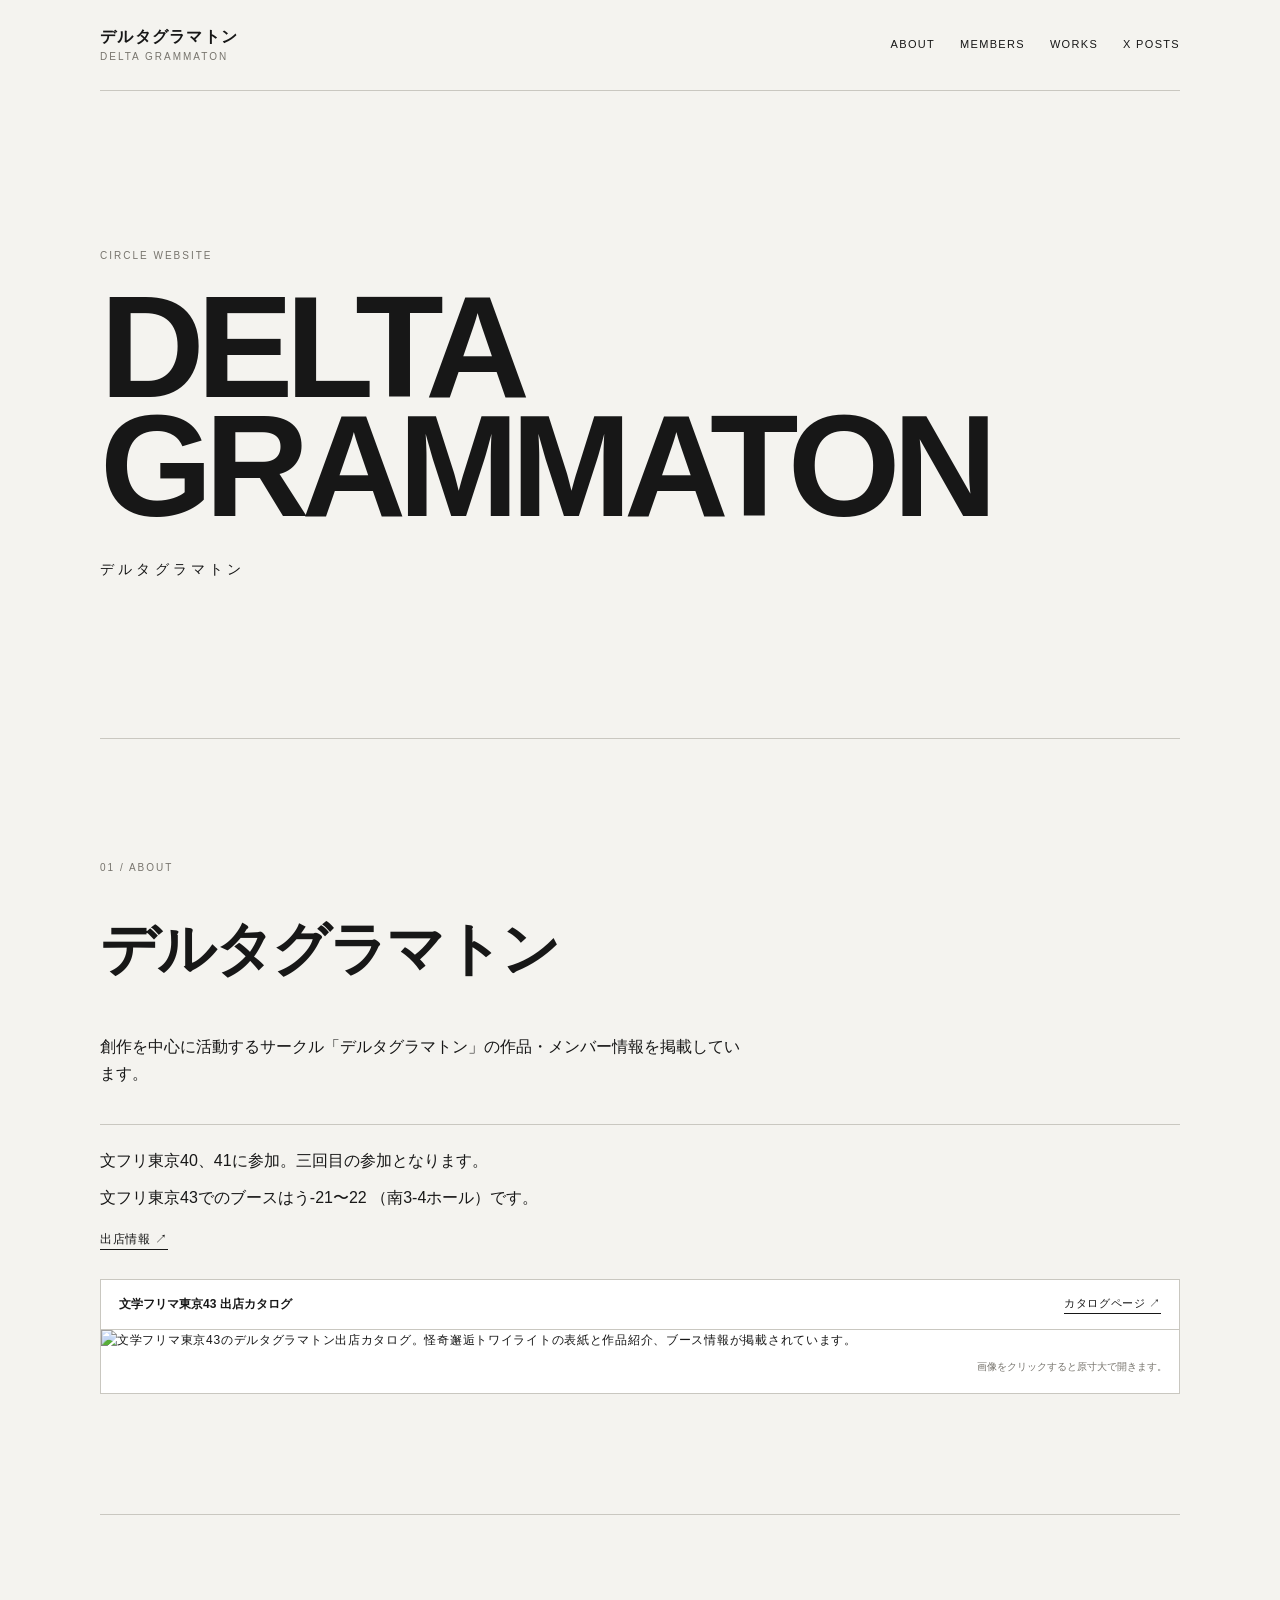
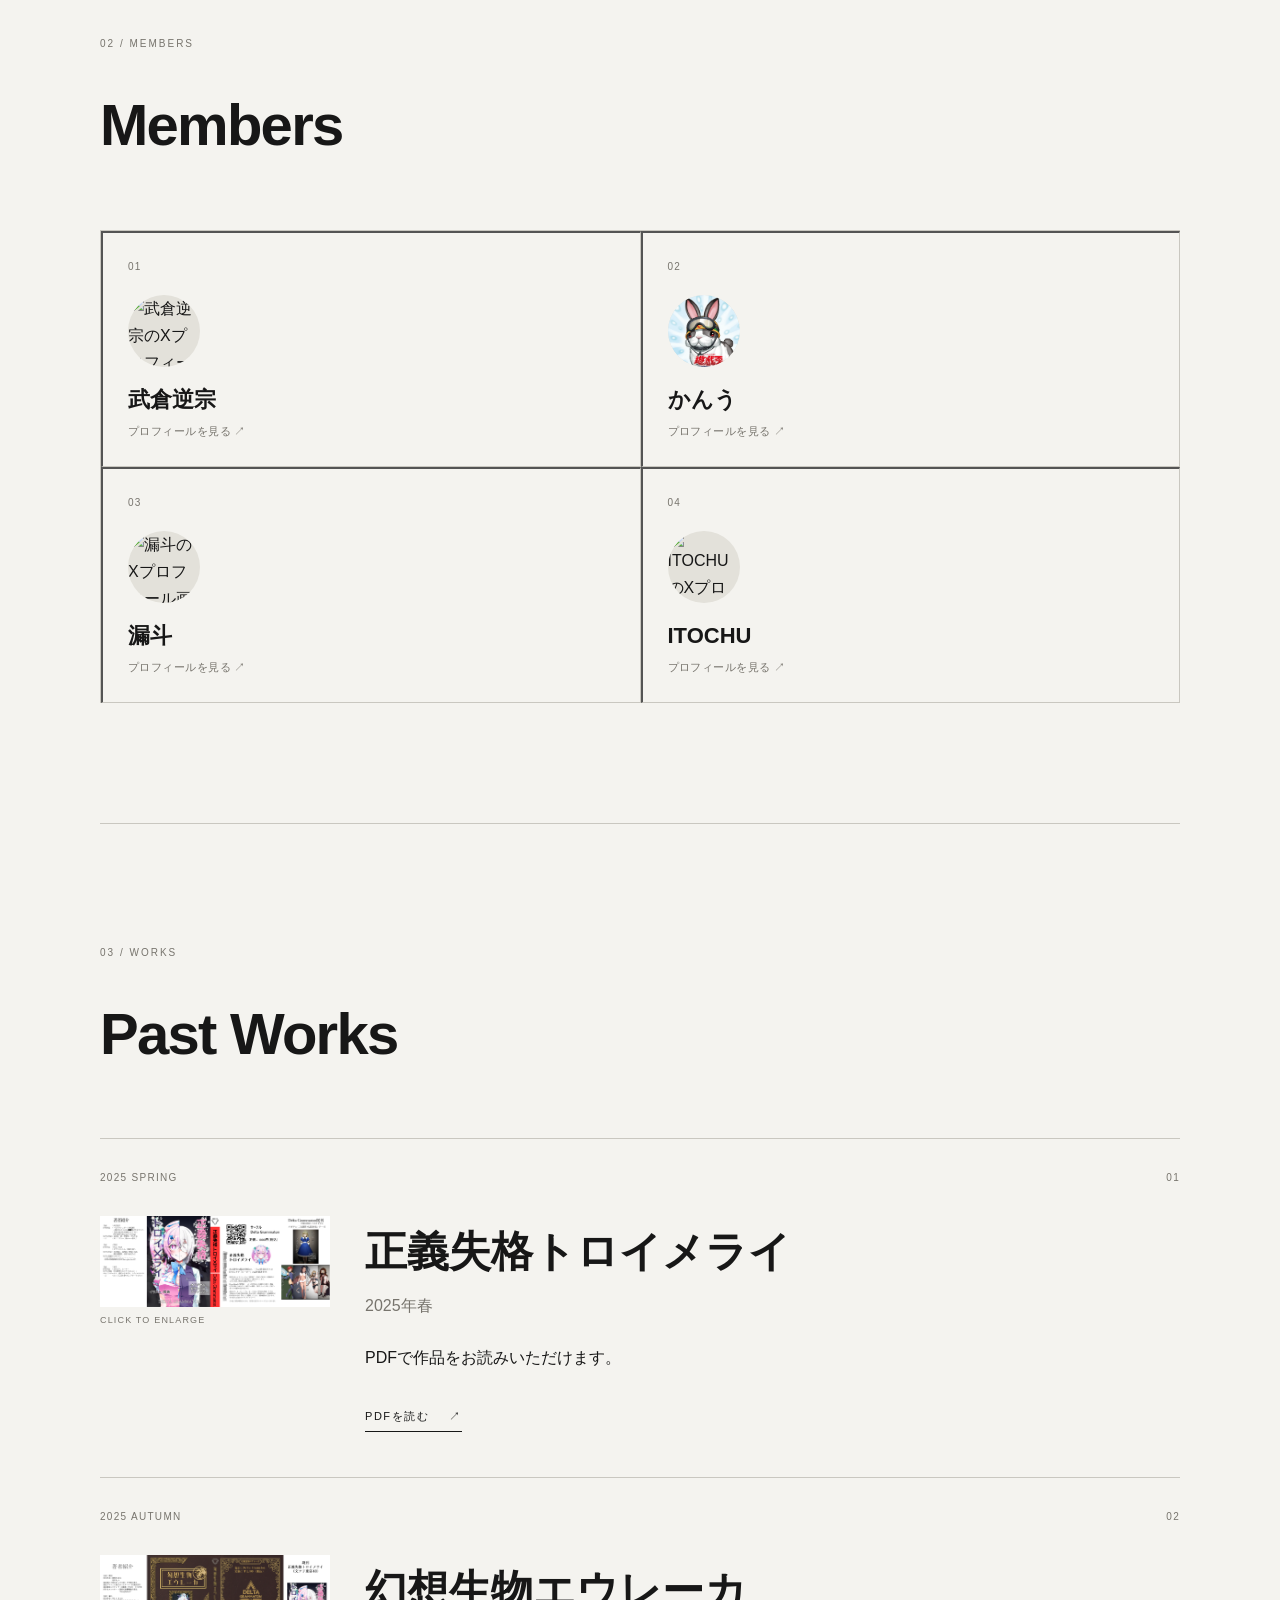
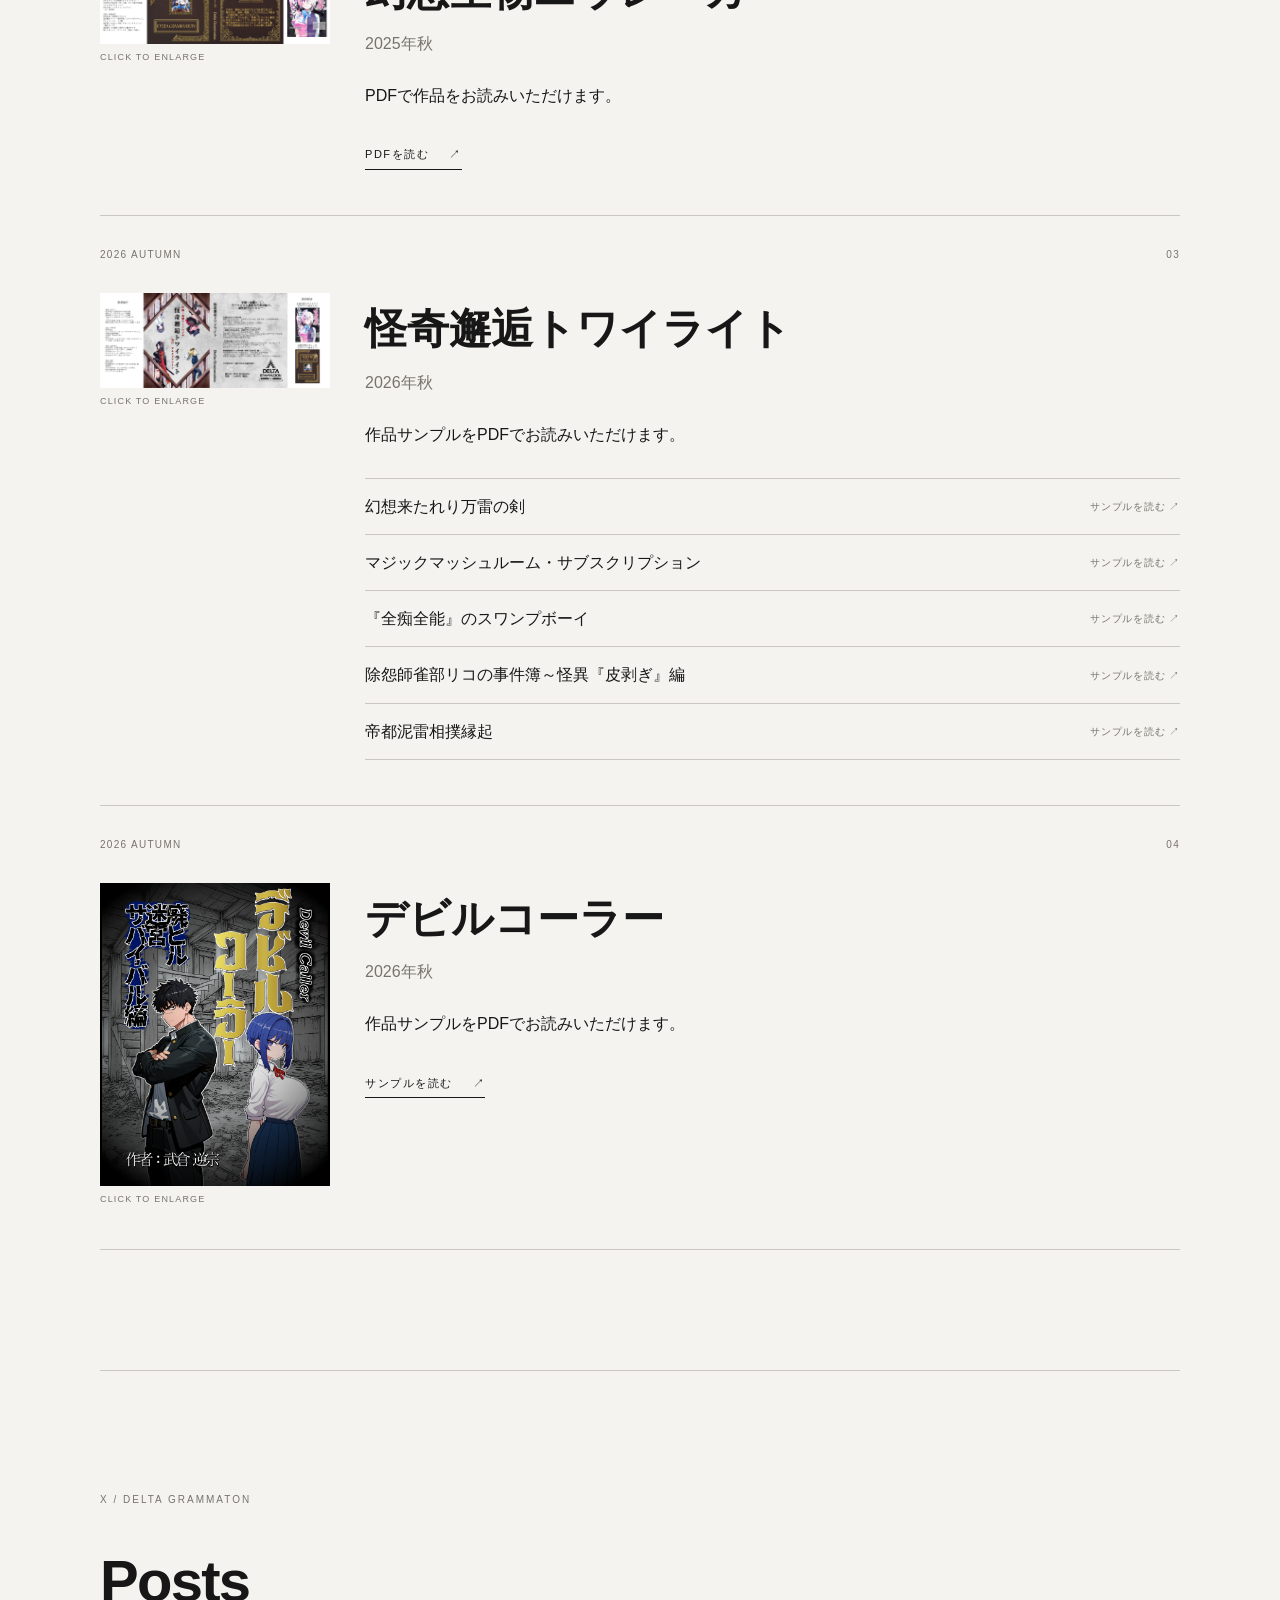
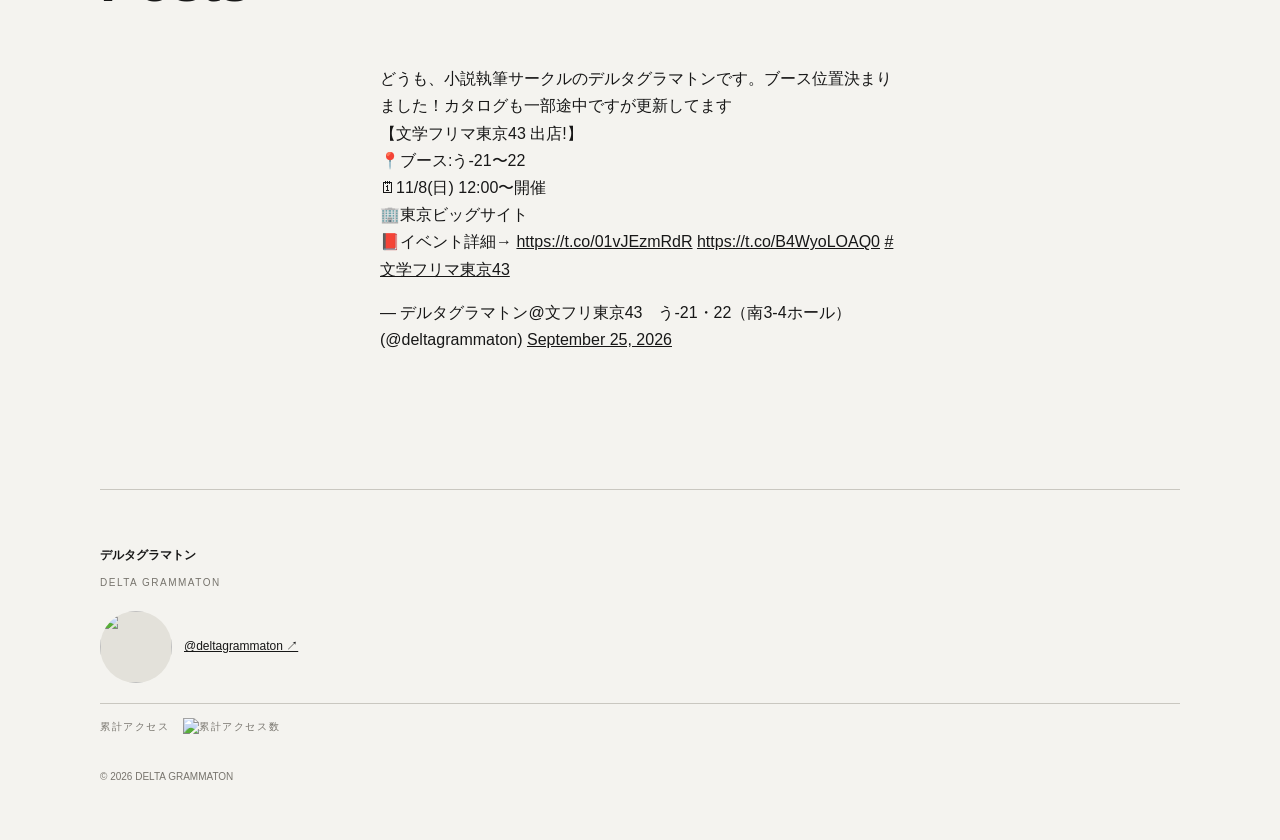
==== commit 4e955e3c: "Add files via upload" ====
--- a/index.html
+++ b/index.html
@@ -1,7 +1,7 @@
 <!doctype html><html lang="ja"><head><meta charset="utf-8"><meta name="viewport" content="width=device-width,initial-scale=1"><meta name="description" content="デルタグラマトン / DELTA GRAMMATON 公式サイト"><title>デルタグラマトン | DELTA GRAMMATON</title><link rel="stylesheet" href="style.css"></head><body>
 <header class="site-header"><a class="brand" href="#"><span>デルタグラマトン</span><small>DELTA GRAMMATON</small></a><nav><a href="#about">ABOUT</a><a href="#members">MEMBERS</a><a href="#works">WORKS</a><a href="#social">X POSTS</a></nav></header>
 <main><section class="hero"><p class="eyebrow">CIRCLE WEBSITE</p><h1>DELTA<br>GRAMMATON</h1><p class="hero-ja">デルタグラマトン</p></section>
-<section id="about" class="section"><p class="section-label">01 / ABOUT</p><h2>デルタグラマトン</h2><p class="lead">創作を中心に活動するサークル「デルタグラマトン」の作品・メンバー情報を掲載しています。</p><div class="event-info"><p>文フリ東京40、41に参加。三回目の参加となります。</p><p>文フリ東京43でのブースはう-21〜22 （南3-4ホール）です。</p><a href="https://c.bunfree.net/c/tokyo43/4F/%E3%81%86/21" target="_blank" rel="noopener noreferrer">出店情報 ↗</a></div></section>
+<section id="about" class="section"><p class="section-label">01 / ABOUT</p><h2>デルタグラマトン</h2><p class="lead">創作を中心に活動するサークル「デルタグラマトン」の作品・メンバー情報を掲載しています。</p><div class="event-info"><p>文フリ東京40、41に参加。三回目の参加となります。</p><p>文フリ東京43でのブースはう-21〜22 （南3-4ホール）です。</p><a href="https://c.bunfree.net/c/tokyo43/4F/%E3%81%86/21" target="_blank" rel="noopener noreferrer">出店情報 ↗</a><div class="catalog-preview"><div class="catalog-embed-heading"><strong>文学フリマ東京43 出店カタログ</strong><a href="https://c.bunfree.net/p/tokyo43/70012" target="_blank" rel="noopener noreferrer">カタログページ ↗</a></div><a class="catalog-image-link" href="images/文フリ東京43_出店カタログ.png" target="_blank" rel="noopener noreferrer"><img class="catalog-image" src="images/文フリ東京43_出店カタログ.png" alt="文学フリマ東京43のデルタグラマトン出店カタログ。怪奇邂逅トワイライトの表紙と作品紹介、ブース情報が掲載されています。" loading="lazy"></a><p class="catalog-caption">画像をクリックすると原寸大で開きます。</p></div></div></section>
 <section id="members" class="section"><p class="section-label">02 / MEMBERS</p><h2>Members</h2><div class="member-grid">
 <button class="member-card" type="button" data-member-dialog="member-takakura"><span>01</span><img src="https://unavatar.io/x/SonoTaichi" alt="武倉逆宗のXプロフィール画像" loading="lazy"><h3>武倉逆宗</h3><small>プロフィールを見る ↗</small></button>
 <button class="member-card" type="button" data-member-dialog="member-kanu"><span>02</span><img src="images/kan-u.png" alt="かんうのプロフィール画像" loading="lazy"><h3>かんう</h3><small>プロフィールを見る ↗</small></button>
--- a/style.css
+++ b/style.css
@@ -6,3 +6,6 @@
 .site-counter{display:flex;align-items:baseline;gap:14px;margin:12px 0 0;padding-top:14px;border-top:1px solid var(--line);color:var(--muted);font-size:10px;letter-spacing:.16em}.site-counter strong{color:var(--text);font-size:16px;font-weight:600;letter-spacing:.04em;font-variant-numeric:tabular-nums}
 .site-counter{align-items:center}.site-counter img{display:block;width:180px;height:auto;max-width:100%}
 .member-card{appearance:none;width:100%;background:transparent;color:inherit;font:inherit;text-align:left;cursor:pointer;justify-content:flex-start}.member-card:focus-visible{outline:2px solid #4165a0;outline-offset:-3px}.member-dialog{position:fixed;width:min(680px,92vw);max-height:88vh;overflow:auto;padding:32px;border:1px solid var(--line);background:var(--bg);color:var(--text);box-shadow:0 20px 80px #0006}.member-dialog::backdrop{background:#111c}.member-dialog-heading{display:flex;align-items:center;gap:20px;margin:0 0 24px;padding-right:32px}.member-dialog-heading img{flex:0 0 76px;width:76px;height:76px;border-radius:50%;object-fit:cover;background:#e3e1da}.member-dialog-heading .section-label{margin:0 0 6px}.member-dialog-heading h3{margin:0;font-size:clamp(22px,4vw,32px)}.member-dialog>p{line-height:1.9}.member-dialog h4{margin:24px 0 7px;font-size:14px}.member-dialog ul{margin:0;padding-left:1.4em}.member-dialog li+li{margin-top:5px}.member-x-link{display:inline-block;margin-top:30px;padding-bottom:4px;border-bottom:1px solid var(--text);font-size:12px;letter-spacing:.08em;text-decoration:none}.sample-list{list-style:none;margin:24px 0 0;padding:0;border-top:1px solid var(--line)}.sample-list li{border-bottom:1px solid var(--line)}.sample-list a{display:flex;justify-content:space-between;align-items:center;gap:20px;padding:14px 0;text-decoration:none}.sample-list a:hover,.member-x-link:hover{opacity:.58}.sample-list span{flex:none;color:var(--muted);font-size:10px;letter-spacing:.08em}@media(max-width:650px){.member-dialog{padding:24px 20px}.sample-list a{align-items:flex-start;flex-direction:column;gap:4px}}
+.catalog-embed{margin-top:28px;border:1px solid var(--line);background:#fff}.catalog-embed-heading{display:flex;justify-content:space-between;align-items:center;gap:16px;padding:14px 18px;color:var(--text);font-size:12px}.catalog-embed-heading a{flex:none;margin:0;font-size:11px}.catalog-embed iframe{display:block;width:100%;height:min(78vh,820px);min-height:560px;border:0;background:#fff}@media(max-width:650px){.catalog-embed-heading{align-items:flex-start;flex-direction:column;gap:5px;padding:12px}.catalog-embed iframe{height:72vh;min-height:540px}}
+.catalog-preview{margin-top:28px;border:1px solid var(--line);background:#fff}.catalog-preview .catalog-embed-heading{padding:14px 18px}.catalog-image-link{display:block;margin:0}.catalog-image{display:block;width:100%;height:auto;border-top:1px solid var(--line)}.catalog-caption{margin:0;padding:8px 12px;color:var(--muted);font-size:10px;text-align:right}
+.event-info .catalog-image-link{display:block;margin:0;border:0}.event-info .catalog-image-link:hover{opacity:1}
